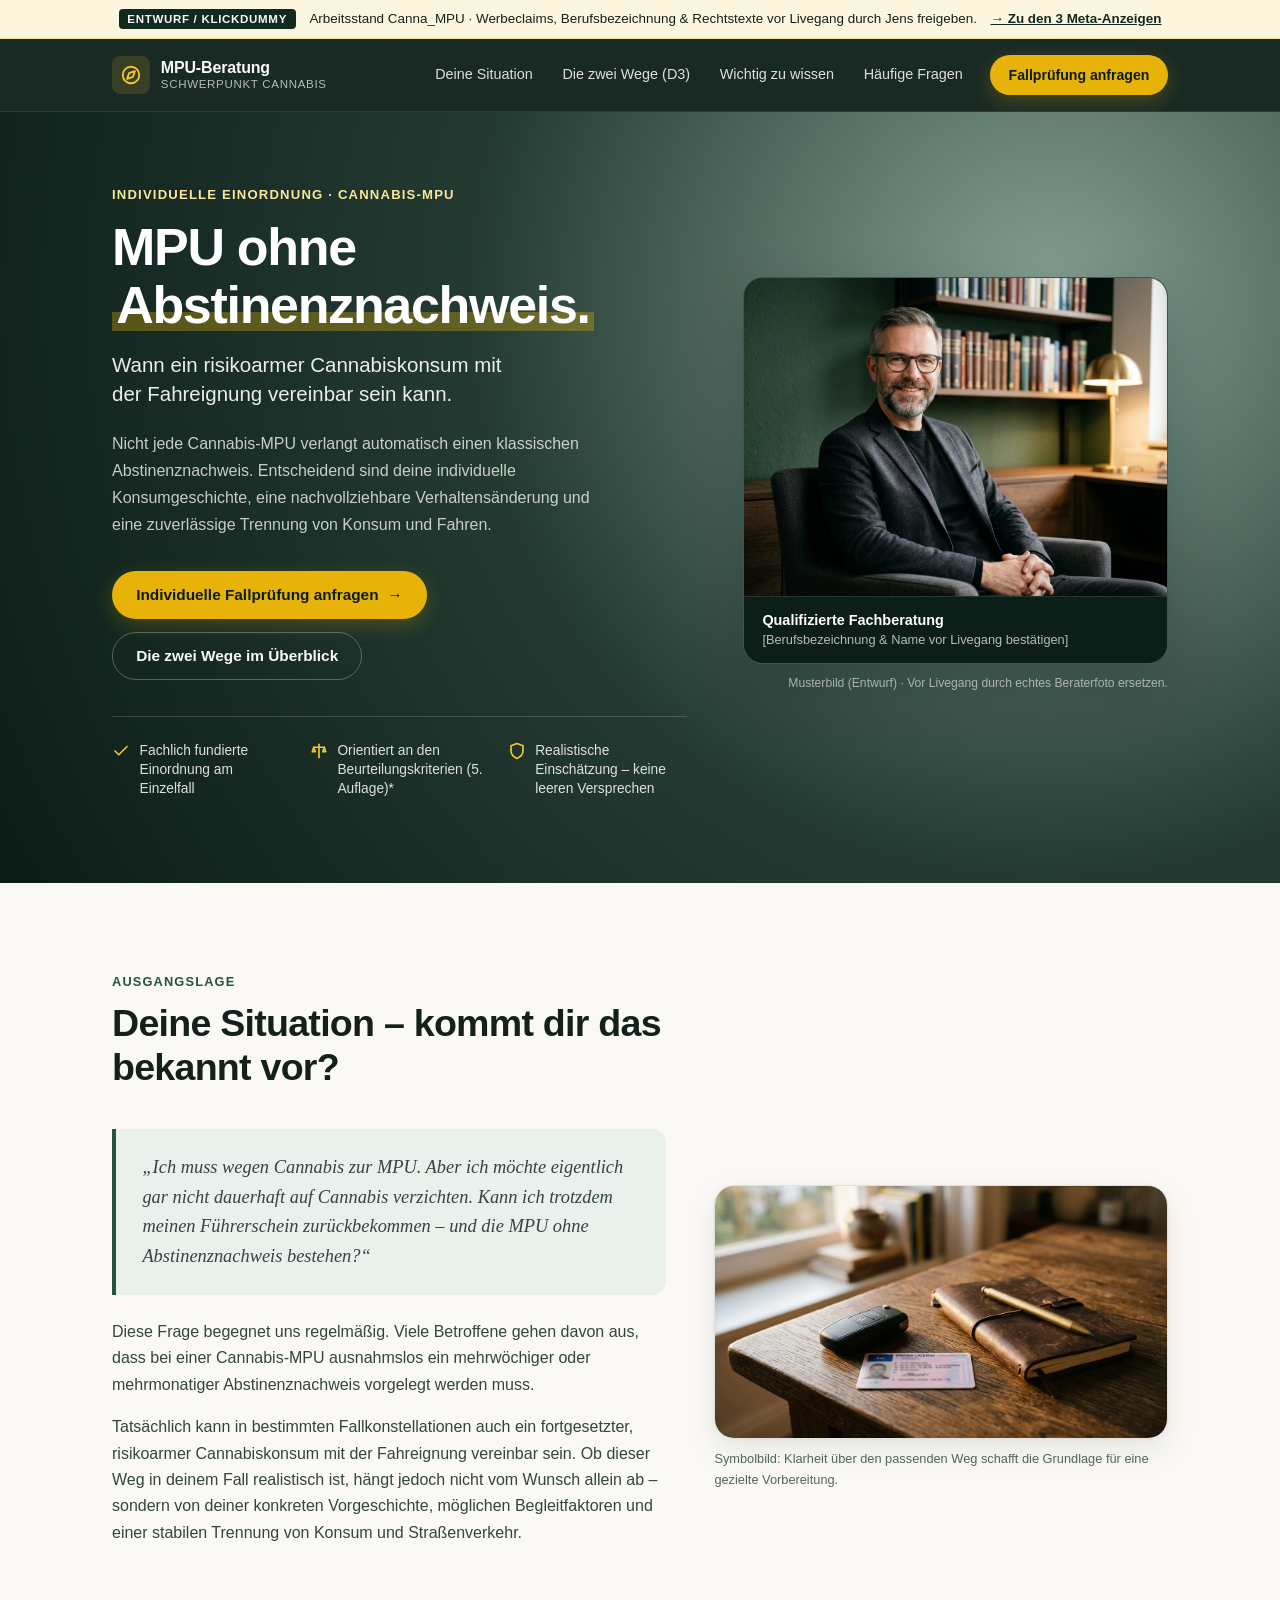
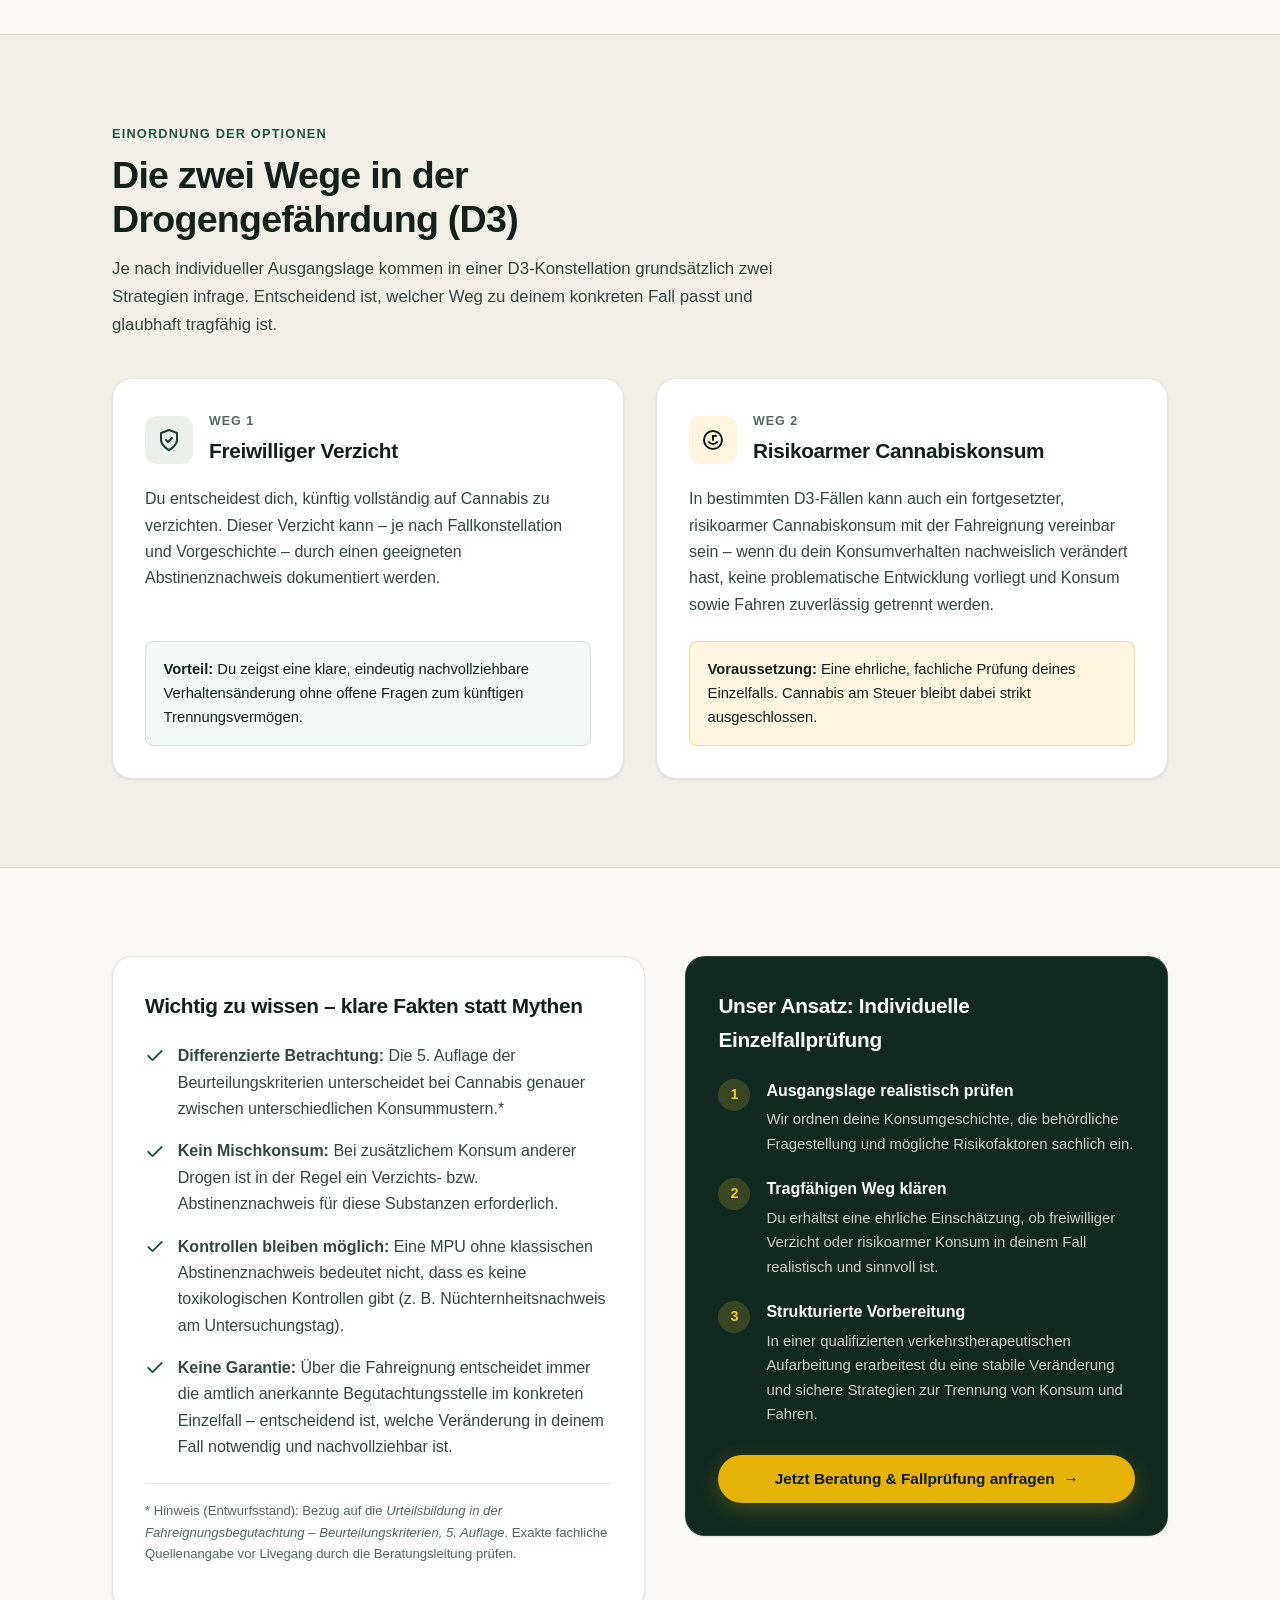
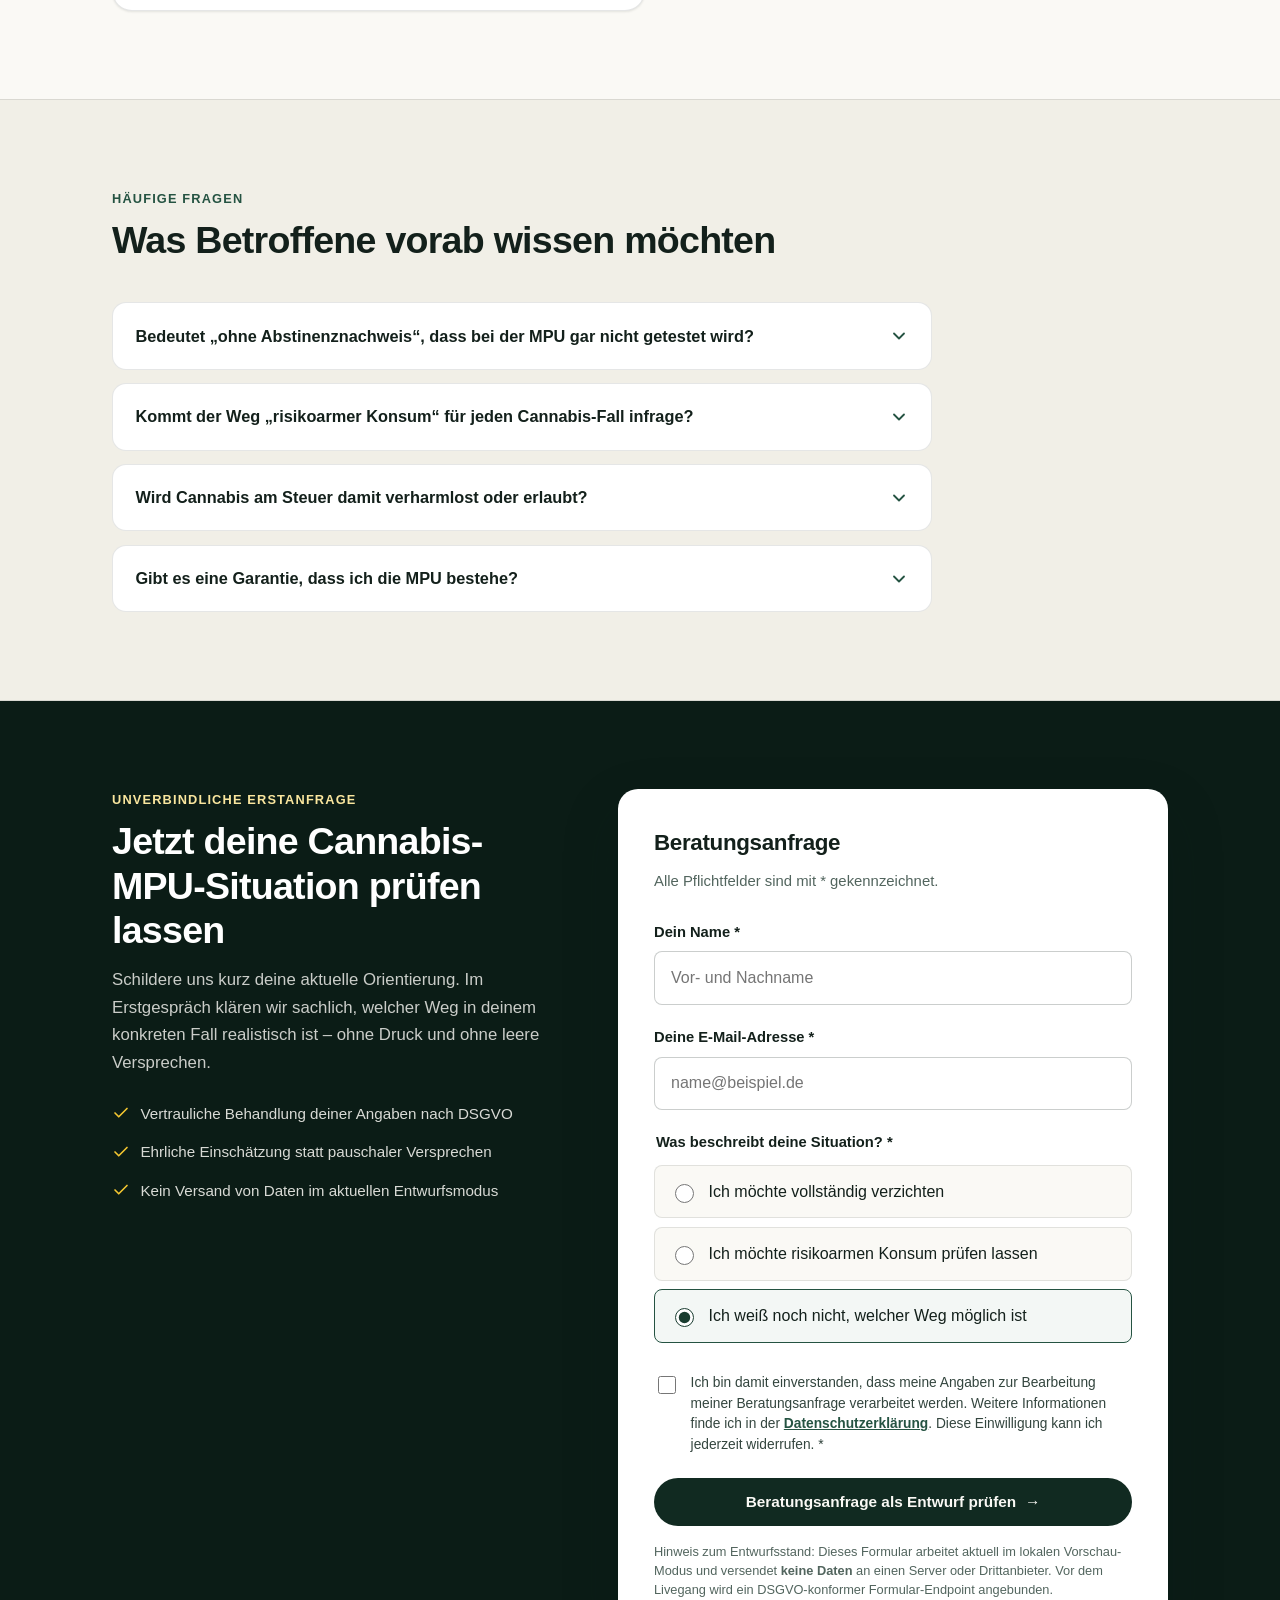
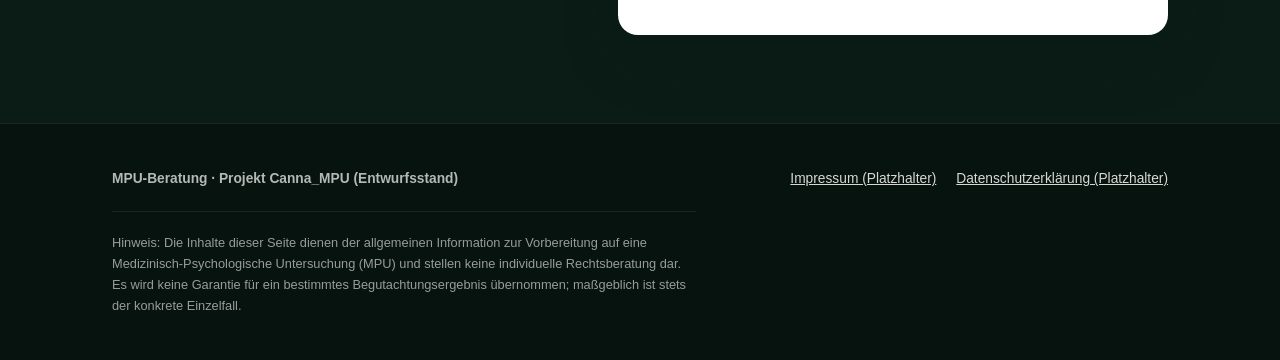
==== index.html @ 81cf7633 "Klickdummy-Vorschau für Jens (Landingpage + 3 Meta-Anzeigen, noindex)" ====
<!DOCTYPE html>
<html lang="de">
<head>
  <meta charset="UTF-8">
  <meta name="viewport" content="width=device-width, initial-scale=1.0">
  <title>Cannabis-MPU ohne Abstinenznachweis? – Individuelle Einzelfallprüfung</title>
  <meta name="description" content="Wann eine Cannabis-MPU in der Drogengefährdung (D3) unter bestimmten Voraussetzungen auch ohne klassischen Abstinenznachweis möglich sein kann. Realistische Einzelfallprüfung ohne leere Versprechen.">
  <meta name="robots" content="noindex, nofollow">
  <link rel="stylesheet" href="styles.css">
</head>
<body>
  <a href="#hauptinhalt" class="skip-link">Zum Hauptinhalt springen</a>

  <!-- ENTWURFSHINWEIS – vor Livegang nach Freigabe durch Jens entfernen -->
  <aside class="draft-banner" aria-label="Entwurfsstatus">
    <div class="container draft-banner__inner">
      <span class="draft-banner__tag">Entwurf / Klickdummy</span>
      <span>Arbeitsstand Canna_MPU · Werbeclaims, Berufsbezeichnung &amp; Rechtstexte vor Livegang durch Jens freigeben.</span>
      <a href="anzeigen.html" style="font-weight:700;text-decoration:underline;color:#112a21;">→ Zu den 3 Meta-Anzeigen</a>
    </div>
  </aside>

  <!-- HEADER -->
  <header class="site-header">
    <div class="container site-header__inner">
      <a href="#top" class="brand" aria-label="MPU-Beratung Cannabis – Startseite">
        <span class="brand__mark" aria-hidden="true">
          <svg width="22" height="22" viewBox="0 0 24 24" fill="none" stroke="currentColor" stroke-width="2" stroke-linecap="round" stroke-linejoin="round">
            <circle cx="12" cy="12" r="9"></circle>
            <polygon points="16.24 7.76 14.12 14.12 7.76 16.24 9.88 9.88 16.24 7.76"></polygon>
          </svg>
        </span>
        <span class="brand__text">
          <span class="brand__name">MPU-Beratung</span>
          <span class="brand__sub">Schwerpunkt Cannabis</span>
        </span>
      </a>

      <button
        type="button"
        class="nav-toggle"
        id="nav-toggle"
        aria-expanded="false"
        aria-controls="site-nav"
        aria-label="Menü öffnen"
      >
        <svg width="22" height="22" viewBox="0 0 24 24" fill="none" stroke="currentColor" stroke-width="2" stroke-linecap="round">
          <line x1="3" y1="6" x2="21" y2="6"></line>
          <line x1="3" y1="12" x2="21" y2="12"></line>
          <line x1="3" y1="18" x2="21" y2="18"></line>
        </svg>
      </button>

      <nav class="site-nav" id="site-nav" aria-label="Hauptnavigation">
        <a href="#situation" class="site-nav__link">Deine Situation</a>
        <a href="#zwei-wege" class="site-nav__link">Die zwei Wege (D3)</a>
        <a href="#wichtig-zu-wissen" class="site-nav__link">Wichtig zu wissen</a>
        <a href="#faq" class="site-nav__link">Häufige Fragen</a>
        <a href="#fallpruefung" class="btn btn--primary btn--sm site-nav__cta">Fallprüfung anfragen</a>
      </nav>
    </div>
  </header>

  <main id="hauptinhalt">
    <!-- HERO -->
    <section class="hero" id="top" aria-labelledby="hero-heading">
      <div class="container hero__grid">
        <div>
          <p class="hero__eyebrow">Individuelle Einordnung · Cannabis-MPU</p>
          <h1 class="hero__title" id="hero-heading">
            MPU ohne <span class="hero__highlight">Abstinenznachweis.</span>
          </h1>
          <p class="hero__subtitle">
            Wann ein risikoarmer Cannabiskonsum mit der Fahreignung vereinbar sein kann.
          </p>
          <p class="hero__lead">
            Nicht jede Cannabis-MPU verlangt automatisch einen klassischen Abstinenznachweis. Entscheidend sind deine individuelle Konsumgeschichte, eine nachvollziehbare Verhaltensänderung und eine zuverlässige Trennung von Konsum und Fahren.
          </p>

          <div class="hero__actions">
            <a href="#fallpruefung" class="btn btn--primary" id="hero-cta-primary">
              Individuelle Fallprüfung anfragen
              <span aria-hidden="true">→</span>
            </a>
            <a href="#zwei-wege" class="btn btn--ghost-light">
              Die zwei Wege im Überblick
            </a>
          </div>

          <ul class="hero__trust" aria-label="Kernmerkmale der Beratung">
            <li class="hero__trust-item">
              <svg class="hero__trust-icon" width="18" height="18" viewBox="0 0 24 24" fill="none" stroke="currentColor" stroke-width="2.2" stroke-linecap="round" stroke-linejoin="round" aria-hidden="true">
                <polyline points="20 6 9 17 4 12"></polyline>
              </svg>
              <span>Fachlich fundierte Einordnung am Einzelfall</span>
            </li>
            <li class="hero__trust-item">
              <svg class="hero__trust-icon" width="18" height="18" viewBox="0 0 24 24" fill="none" stroke="currentColor" stroke-width="2.2" stroke-linecap="round" stroke-linejoin="round" aria-hidden="true">
                <path d="M12 3v18"></path>
                <path d="M5 7h14"></path>
                <path d="M5 7l-2 6h4l-2-6z"></path>
                <path d="M19 7l-2 6h4l-2-6z"></path>
              </svg>
              <span>Orientiert an den Beurteilungskriterien (5. Auflage)*</span>
            </li>
            <li class="hero__trust-item">
              <svg class="hero__trust-icon" width="18" height="18" viewBox="0 0 24 24" fill="none" stroke="currentColor" stroke-width="2.2" stroke-linecap="round" stroke-linejoin="round" aria-hidden="true">
                <path d="M12 22s8-4 8-10V5l-8-3-8 3v7c0 6 8 10 8 10z"></path>
              </svg>
              <span>Realistische Einschätzung – keine leeren Versprechen</span>
            </li>
          </ul>
        </div>

        <figure class="hero__media">
          <div class="hero__image-frame">
            <img
              src="assets/berater-portrait.jpg"
              alt="Musterportrait eines MPU-Beraters in einem ruhigen Beratungsbüro"
              class="hero__image"
              width="1200"
              height="896"
            >
            <figcaption class="hero__caption">
              <div>
                <strong>Qualifizierte Fachberatung</strong>
                <span>[Berufsbezeichnung &amp; Name vor Livegang bestätigen]</span>
              </div>
            </figcaption>
          </div>
          <p class="hero__placeholder-note">Musterbild (Entwurf) · Vor Livegang durch echtes Beraterfoto ersetzen.</p>
        </figure>
      </div>
    </section>

    <!-- DEINE SITUATION -->
    <section class="section" id="situation" aria-labelledby="situation-heading">
      <div class="container">
        <div class="section__header">
          <p class="section__eyebrow">Ausgangslage</p>
          <h2 class="section__title" id="situation-heading">Deine Situation – kommt dir das bekannt vor?</h2>
        </div>

        <div class="situation-grid">
          <div class="situation-copy">
            <blockquote class="quote-block">
              <p class="quote-block__text">
                „Ich muss wegen Cannabis zur MPU. Aber ich möchte eigentlich gar nicht dauerhaft auf Cannabis verzichten. Kann ich trotzdem meinen Führerschein zurückbekommen – und die MPU ohne Abstinenznachweis bestehen?“
              </p>
            </blockquote>

            <p>
              Diese Frage begegnet uns regelmäßig. Viele Betroffene gehen davon aus, dass bei einer Cannabis-MPU ausnahmslos ein mehrwöchiger oder mehrmonatiger Abstinenznachweis vorgelegt werden muss.
            </p>
            <p>
              Tatsächlich kann in bestimmten Fallkonstellationen auch ein fortgesetzter, risikoarmer Cannabiskonsum mit der Fahreignung vereinbar sein. Ob dieser Weg in deinem Fall realistisch ist, hängt jedoch nicht vom Wunsch allein ab – sondern von deiner konkreten Vorgeschichte, möglichen Begleitfaktoren und einer stabilen Trennung von Konsum und Straßenverkehr.
            </p>
          </div>

          <figure class="situation-figure">
            <img
              src="assets/mobilitaet-fuehrerschein.jpg"
              alt="Autoschlüssel, symbolische Führerscheinkarte und Notizbuch auf einem Holztisch"
              class="situation-figure__img"
              width="1200"
              height="669"
              loading="lazy"
            >
            <figcaption class="situation-figure__cap">
              Symbolbild: Klarheit über den passenden Weg schafft die Grundlage für eine gezielte Vorbereitung.
            </figcaption>
          </figure>
        </div>
      </div>
    </section>

    <!-- DIE ZWEI WEGE IN DER DROGENGEFÄHRDUNG (D3) -->
    <section class="section section--tint" id="zwei-wege" aria-labelledby="wege-heading">
      <div class="container">
        <div class="section__header">
          <p class="section__eyebrow">Einordnung der Optionen</p>
          <h2 class="section__title" id="wege-heading">Die zwei Wege in der Drogengefährdung (D3)</h2>
          <p class="section__intro">
            Je nach individueller Ausgangslage kommen in einer D3-Konstellation grundsätzlich zwei Strategien infrage. Entscheidend ist, welcher Weg zu deinem konkreten Fall passt und glaubhaft tragfähig ist.
          </p>
        </div>

        <div class="paths-grid">
          <article class="path-card">
            <div class="path-card__head">
              <span class="path-card__icon" aria-hidden="true">
                <svg width="24" height="24" viewBox="0 0 24 24" fill="none" stroke="currentColor" stroke-width="2" stroke-linecap="round" stroke-linejoin="round">
                  <path d="M12 22s8-4 8-10V5l-8-3-8 3v7c0 6 8 10 8 10z"></path>
                  <polyline points="9 12 11 14 15 10"></polyline>
                </svg>
              </span>
              <div>
                <span class="path-card__step">Weg 1</span>
                <h3 class="path-card__title">Freiwilliger Verzicht</h3>
              </div>
            </div>
            <p class="path-card__body">
              Du entscheidest dich, künftig vollständig auf Cannabis zu verzichten. Dieser Verzicht kann – je nach Fallkonstellation und Vorgeschichte – durch einen geeigneten Abstinenznachweis dokumentiert werden.
            </p>
            <div class="path-card__note">
              <strong>Vorteil:</strong> Du zeigst eine klare, eindeutig nachvollziehbare Verhaltensänderung ohne offene Fragen zum künftigen Trennungsvermögen.
            </div>
          </article>

          <article class="path-card path-card--alt">
            <div class="path-card__head">
              <span class="path-card__icon" aria-hidden="true">
                <svg width="24" height="24" viewBox="0 0 24 24" fill="none" stroke="currentColor" stroke-width="2" stroke-linecap="round" stroke-linejoin="round">
                  <circle cx="12" cy="12" r="9"></circle>
                  <path d="M8 14s1.5 2 4 2 4-2 4-2"></path>
                  <line x1="12" y1="8" x2="12" y2="12"></line>
                  <line x1="12" y1="8" x2="15" y2="8"></line>
                </svg>
              </span>
              <div>
                <span class="path-card__step">Weg 2</span>
                <h3 class="path-card__title">Risikoarmer Cannabiskonsum</h3>
              </div>
            </div>
            <p class="path-card__body">
              In bestimmten D3-Fällen kann auch ein fortgesetzter, risikoarmer Cannabiskonsum mit der Fahreignung vereinbar sein – wenn du dein Konsumverhalten nachweislich verändert hast, keine problematische Entwicklung vorliegt und Konsum sowie Fahren zuverlässig getrennt werden.
            </p>
            <div class="path-card__note">
              <strong>Voraussetzung:</strong> Eine ehrliche, fachliche Prüfung deines Einzelfalls. Cannabis am Steuer bleibt dabei strikt ausgeschlossen.
            </div>
          </article>
        </div>
      </div>
    </section>

    <!-- WICHTIG ZU WISSEN & UNSER ANSATZ -->
    <section class="section" id="wichtig-zu-wissen" aria-labelledby="wissen-heading">
      <div class="container info-grid">
        <div class="panel">
          <h2 class="panel__title" id="wissen-heading">Wichtig zu wissen – klare Fakten statt Mythen</h2>
          <ul class="fact-list">
            <li class="fact-list__item">
              <svg class="fact-list__icon" width="20" height="20" viewBox="0 0 24 24" fill="none" stroke="currentColor" stroke-width="2.2" stroke-linecap="round" stroke-linejoin="round" aria-hidden="true">
                <polyline points="20 6 9 17 4 12"></polyline>
              </svg>
              <span><strong>Differenzierte Betrachtung:</strong> Die 5. Auflage der Beurteilungskriterien unterscheidet bei Cannabis genauer zwischen unterschiedlichen Konsummustern.*</span>
            </li>
            <li class="fact-list__item">
              <svg class="fact-list__icon" width="20" height="20" viewBox="0 0 24 24" fill="none" stroke="currentColor" stroke-width="2.2" stroke-linecap="round" stroke-linejoin="round" aria-hidden="true">
                <polyline points="20 6 9 17 4 12"></polyline>
              </svg>
              <span><strong>Kein Mischkonsum:</strong> Bei zusätzlichem Konsum anderer Drogen ist in der Regel ein Verzichts- bzw. Abstinenznachweis für diese Substanzen erforderlich.</span>
            </li>
            <li class="fact-list__item">
              <svg class="fact-list__icon" width="20" height="20" viewBox="0 0 24 24" fill="none" stroke="currentColor" stroke-width="2.2" stroke-linecap="round" stroke-linejoin="round" aria-hidden="true">
                <polyline points="20 6 9 17 4 12"></polyline>
              </svg>
              <span><strong>Kontrollen bleiben möglich:</strong> Eine MPU ohne klassischen Abstinenznachweis bedeutet nicht, dass es keine toxikologischen Kontrollen gibt (z. B. Nüchternheitsnachweis am Untersuchungstag).</span>
            </li>
            <li class="fact-list__item">
              <svg class="fact-list__icon" width="20" height="20" viewBox="0 0 24 24" fill="none" stroke="currentColor" stroke-width="2.2" stroke-linecap="round" stroke-linejoin="round" aria-hidden="true">
                <polyline points="20 6 9 17 4 12"></polyline>
              </svg>
              <span><strong>Keine Garantie:</strong> Über die Fahreignung entscheidet immer die amtlich anerkannte Begutachtungsstelle im konkreten Einzelfall – entscheidend ist, welche Veränderung in deinem Fall notwendig und nachvollziehbar ist.</span>
            </li>
          </ul>
          <p class="fact-list__source">
            * Hinweis (Entwurfsstand): Bezug auf die <em>Urteilsbildung in der Fahreignungsbegutachtung – Beurteilungskriterien, 5. Auflage</em>. Exakte fachliche Quellenangabe vor Livegang durch die Beratungsleitung prüfen.
          </p>
        </div>

        <div class="panel panel--accent">
          <h2 class="panel__title">Unser Ansatz: Individuelle Einzelfallprüfung</h2>
          <ol class="steps-list">
            <li class="steps-list__item">
              <span class="steps-list__num" aria-hidden="true">1</span>
              <div>
                <h3>Ausgangslage realistisch prüfen</h3>
                <p>Wir ordnen deine Konsumgeschichte, die behördliche Fragestellung und mögliche Risikofaktoren sachlich ein.</p>
              </div>
            </li>
            <li class="steps-list__item">
              <span class="steps-list__num" aria-hidden="true">2</span>
              <div>
                <h3>Tragfähigen Weg klären</h3>
                <p>Du erhältst eine ehrliche Einschätzung, ob freiwilliger Verzicht oder risikoarmer Konsum in deinem Fall realistisch und sinnvoll ist.</p>
              </div>
            </li>
            <li class="steps-list__item">
              <span class="steps-list__num" aria-hidden="true">3</span>
              <div>
                <h3>Strukturierte Vorbereitung</h3>
                <p>In einer qualifizierten verkehrstherapeutischen Aufarbeitung erarbeitest du eine stabile Veränderung und sichere Strategien zur Trennung von Konsum und Fahren.</p>
              </div>
            </li>
          </ol>

          <a href="#fallpruefung" class="btn btn--primary btn--block">
            Jetzt Beratung &amp; Fallprüfung anfragen
            <span aria-hidden="true">→</span>
          </a>
        </div>
      </div>
    </section>

    <!-- FAQ -->
    <section class="section section--tint" id="faq" aria-labelledby="faq-heading">
      <div class="container">
        <div class="section__header">
          <p class="section__eyebrow">Häufige Fragen</p>
          <h2 class="section__title" id="faq-heading">Was Betroffene vorab wissen möchten</h2>
        </div>

        <div class="faq-list" data-accordion>
          <div class="faq-item">
            <button type="button" class="faq-item__trigger" aria-expanded="false" aria-controls="faq-panel-1" id="faq-btn-1">
              <span>Bedeutet „ohne Abstinenznachweis“, dass bei der MPU gar nicht getestet wird?</span>
              <svg class="faq-item__chevron" width="20" height="20" viewBox="0 0 24 24" fill="none" stroke="currentColor" stroke-width="2.2" stroke-linecap="round" stroke-linejoin="round" aria-hidden="true">
                <polyline points="6 9 12 15 18 9"></polyline>
              </svg>
            </button>
            <div class="faq-item__panel" id="faq-panel-1" role="region" aria-labelledby="faq-btn-1" hidden>
              <p>Nein. Auch wenn kein klassisches Abstinenzkontrollprogramm über mehrere Monate vorgelegt wird, sind toxikologische Kontrollen – insbesondere ein Nüchternheitsnachweis am Untersuchungstag – möglich und üblich.</p>
            </div>
          </div>

          <div class="faq-item">
            <button type="button" class="faq-item__trigger" aria-expanded="false" aria-controls="faq-panel-2" id="faq-btn-2">
              <span>Kommt der Weg „risikoarmer Konsum“ für jeden Cannabis-Fall infrage?</span>
              <svg class="faq-item__chevron" width="20" height="20" viewBox="0 0 24 24" fill="none" stroke="currentColor" stroke-width="2.2" stroke-linecap="round" stroke-linejoin="round" aria-hidden="true">
                <polyline points="6 9 12 15 18 9"></polyline>
              </svg>
            </button>
            <div class="faq-item__panel" id="faq-panel-2" role="region" aria-labelledby="faq-btn-2" hidden>
              <p>Nein. Dieser Weg kommt nur in bestimmten Konstellationen der Drogengefährdung (D3) in Betracht – etwa wenn keine Abhängigkeit oder fortgeschrittene Drogenproblematik vorliegt, kein Mischkonsum mit anderen Drogen stattfindet und eine nachvollziehbare Veränderung des Konsumverhaltens gegeben ist. Deshalb steht am Anfang immer die individuelle Einzelfallprüfung.</p>
            </div>
          </div>

          <div class="faq-item">
            <button type="button" class="faq-item__trigger" aria-expanded="false" aria-controls="faq-panel-3" id="faq-btn-3">
              <span>Wird Cannabis am Steuer damit verharmlost oder erlaubt?</span>
              <svg class="faq-item__chevron" width="20" height="20" viewBox="0 0 24 24" fill="none" stroke="currentColor" stroke-width="2.2" stroke-linecap="round" stroke-linejoin="round" aria-hidden="true">
                <polyline points="6 9 12 15 18 9"></polyline>
              </svg>
            </button>
            <div class="faq-item__panel" id="faq-panel-3" role="region" aria-labelledby="faq-btn-3" hidden>
              <p>Ausdrücklich nein. Fahren unter Cannabiseinfluss gefährdet die Verkehrssicherheit. Voraussetzung für eine positive Fahreignungsprognose ist immer eine strikte, zuverlässige Trennung von Konsum und Fahren.</p>
            </div>
          </div>

          <div class="faq-item">
            <button type="button" class="faq-item__trigger" aria-expanded="false" aria-controls="faq-panel-4" id="faq-btn-4">
              <span>Gibt es eine Garantie, dass ich die MPU bestehe?</span>
              <svg class="faq-item__chevron" width="20" height="20" viewBox="0 0 24 24" fill="none" stroke="currentColor" stroke-width="2.2" stroke-linecap="round" stroke-linejoin="round" aria-hidden="true">
                <polyline points="6 9 12 15 18 9"></polyline>
              </svg>
            </button>
            <div class="faq-item__panel" id="faq-panel-4" role="region" aria-labelledby="faq-btn-4" hidden>
              <p>Nein. Eine seriöse Beratung verspricht niemals ein garantiertes Ergebnis. Wir helfen dir, deine Voraussetzungen realistisch einzuschätzen und dich fachlich fundiert auf die Begutachtung vorzubereiten.</p>
            </div>
          </div>
        </div>
      </div>
    </section>

    <!-- LEAD-FORMULAR -->
    <section class="section section--dark" id="fallpruefung" aria-labelledby="form-section-heading">
      <div class="container form-layout">
        <div>
          <p class="section__eyebrow">Unverbindliche Erstanfrage</p>
          <h2 class="section__title" id="form-section-heading">Jetzt deine Cannabis-MPU-Situation prüfen lassen</h2>
          <p class="section__intro">
            Schildere uns kurz deine aktuelle Orientierung. Im Erstgespräch klären wir sachlich, welcher Weg in deinem konkreten Fall realistisch ist – ohne Druck und ohne leere Versprechen.
          </p>

          <ul class="form-aside__list">
            <li>
              <svg width="18" height="18" viewBox="0 0 24 24" fill="none" stroke="currentColor" stroke-width="2.2" stroke-linecap="round" stroke-linejoin="round" aria-hidden="true">
                <polyline points="20 6 9 17 4 12"></polyline>
              </svg>
              <span>Vertrauliche Behandlung deiner Angaben nach DSGVO</span>
            </li>
            <li>
              <svg width="18" height="18" viewBox="0 0 24 24" fill="none" stroke="currentColor" stroke-width="2.2" stroke-linecap="round" stroke-linejoin="round" aria-hidden="true">
                <polyline points="20 6 9 17 4 12"></polyline>
              </svg>
              <span>Ehrliche Einschätzung statt pauschaler Versprechen</span>
            </li>
            <li>
              <svg width="18" height="18" viewBox="0 0 24 24" fill="none" stroke="currentColor" stroke-width="2.2" stroke-linecap="round" stroke-linejoin="round" aria-hidden="true">
                <polyline points="20 6 9 17 4 12"></polyline>
              </svg>
              <span>Kein Versand von Daten im aktuellen Entwurfsmodus</span>
            </li>
          </ul>
        </div>

        <div class="lead-card">
          <h3 class="lead-card__title">Beratungsanfrage</h3>
          <p class="lead-card__sub">Alle Pflichtfelder sind mit * gekennzeichnet.</p>

          <form id="lead-form" novalidate>
            <div class="form-error" id="form-error" role="alert" hidden></div>

            <div class="form-group">
              <label for="lead-name" class="form-label">Dein Name *</label>
              <input
                type="text"
                id="lead-name"
                name="name"
                class="form-input"
                placeholder="Vor- und Nachname"
                autocomplete="name"
                required
              >
            </div>

            <div class="form-group">
              <label for="lead-email" class="form-label">Deine E-Mail-Adresse *</label>
              <input
                type="email"
                id="lead-email"
                name="email"
                class="form-input"
                placeholder="name@beispiel.de"
                autocomplete="email"
                required
              >
            </div>

            <fieldset class="radio-fieldset">
              <legend>Was beschreibt deine Situation? *</legend>

              <label class="radio-option">
                <input type="radio" name="situation" value="Ich möchte vollständig verzichten">
                <span>Ich möchte vollständig verzichten</span>
              </label>

              <label class="radio-option">
                <input type="radio" name="situation" value="Ich möchte risikoarmen Konsum prüfen lassen">
                <span>Ich möchte risikoarmen Konsum prüfen lassen</span>
              </label>

              <label class="radio-option">
                <input type="radio" name="situation" value="Ich weiß noch nicht, welcher Weg möglich ist" checked>
                <span>Ich weiß noch nicht, welcher Weg möglich ist</span>
              </label>
            </fieldset>

            <label class="checkbox-group">
              <input type="checkbox" id="lead-consent" name="consent" required>
              <span>
                Ich bin damit einverstanden, dass meine Angaben zur Bearbeitung meiner Beratungsanfrage verarbeitet werden. Weitere Informationen finde ich in der
                <button type="button" data-open-dialog="dialog-datenschutz">Datenschutzerklärung</button>.
                Diese Einwilligung kann ich jederzeit widerrufen. *
              </span>
            </label>

            <button type="submit" class="btn btn--dark btn--block" id="lead-submit">
              Beratungsanfrage als Entwurf prüfen
              <span aria-hidden="true">→</span>
            </button>

            <p class="form-disclaimer">
              Hinweis zum Entwurfsstand: Dieses Formular arbeitet aktuell im lokalen Vorschau-Modus und versendet <strong>keine Daten</strong> an einen Server oder Drittanbieter. Vor dem Livegang wird ein DSGVO-konformer Formular-Endpoint angebunden.
            </p>

            <div class="form-result" id="form-result" aria-live="polite" hidden>
              <p class="form-result__title">Anfrageentwurf lokal geprüft (nicht versendet)</p>
              <p>Deine Eingaben sind vollständig. Im aktuellen Entwurfsstand werden keine personenbezogenen Daten übertragen.</p>
              <pre class="form-result__summary" id="form-result-summary"></pre>
            </div>
          </form>
        </div>
      </div>
    </section>
  </main>

  <!-- FOOTER -->
  <footer class="site-footer">
    <div class="container">
      <div class="site-footer__grid">
        <div>
          <strong>MPU-Beratung · Projekt Canna_MPU (Entwurfsstand)</strong>
        </div>
        <div class="site-footer__links">
          <button type="button" class="site-footer__btn" data-open-dialog="dialog-impressum">Impressum (Platzhalter)</button>
          <button type="button" class="site-footer__btn" data-open-dialog="dialog-datenschutz">Datenschutzerklärung (Platzhalter)</button>
        </div>
      </div>
      <p class="site-footer__legal-note">
        Hinweis: Die Inhalte dieser Seite dienen der allgemeinen Information zur Vorbereitung auf eine Medizinisch-Psychologische Untersuchung (MPU) und stellen keine individuelle Rechtsberatung dar. Es wird keine Garantie für ein bestimmtes Begutachtungsergebnis übernommen; maßgeblich ist stets der konkrete Einzelfall.
      </p>
    </div>
  </footer>

  <!-- RECHTLICHE PLATZHALTER-MODALS (vor Livegang mit echten Angaben ersetzen) -->
  <dialog id="dialog-impressum" class="legal-dialog" aria-labelledby="impressum-title">
    <div class="legal-dialog__inner">
      <div class="legal-dialog__head">
        <h2 id="impressum-title">Impressum</h2>
        <button type="button" class="legal-dialog__close" data-close-dialog>Schließen</button>
      </div>
      <span class="legal-dialog__badge">PLATZHALTER – VOR LIVEGANG ERGÄNZEN</span>
      <p><strong>Angaben gemäß § 5 DDG:</strong><br>
      [Firmenname / Name des Anbieters]<br>
      [Straße Hausnummer]<br>
      [PLZ Ort]</p>
      <p><strong>Kontakt:</strong><br>
      E-Mail: [kontakt@domain-platzhalter.de]<br>
      Telefon: [Telefonnummer ergänzen]</p>
      <p><strong>Berufsbezeichnung / Aufsicht (falls zutreffend):</strong><br>
      [Vor Livegang rechtssicher prüfen und ergänzen]</p>
    </div>
  </dialog>

  <dialog id="dialog-datenschutz" class="legal-dialog" aria-labelledby="datenschutz-title">
    <div class="legal-dialog__inner">
      <div class="legal-dialog__head">
        <h2 id="datenschutz-title">Datenschutzerklärung</h2>
        <button type="button" class="legal-dialog__close" data-close-dialog>Schließen</button>
      </div>
      <span class="legal-dialog__badge">PLATZHALTER – VOR LIVEGANG ERGÄNZEN</span>
      <p><strong>Verantwortlicher im Sinne der DSGVO:</strong><br>
      [Name / Unternehmen, Anschrift, E-Mail-Adresse des Verantwortlichen vor Livegang eintragen]</p>
      <p><strong>Kontakt- / Leadformular:</strong><br>
      Im aktuellen Entwurfsstand überträgt das Formular keine Daten an externe Server. Vor dem produktiven Einsatz sind hier Rechtsgrundlage (Art. 6 Abs. 1 lit. a / lit. b DSGVO), Speicherdauer, Auftragsverarbeiter (Hosting/CRM), Betroffenenrechte sowie ggf. ein Einwilligungsmanagement für Meta-Kampagnen-Tracking vollständig zu ergänzen.</p>
      <p><strong>Externe Schriftarten &amp; Tracker:</strong><br>
      Diese Seite lädt im Entwurfsstand keine externen Schriftarten (z. B. Google Fonts) und setzt keine Tracking-Skripte oder Cookies ein.</p>
    </div>
  </dialog>

  <script src="script.js" defer></script>
</body>
</html>
---- styles.css ----
/* ==========================================================================
   Canna_MPU – Landingpage Stylesheet
   Design-System: Tiefes Tannengrün, Warmes Papierweiß, Signal-Gold
   DSGVO-konform: 0 externe Font- oder CDN-Requests (rein lokale Font-Stacks)
   ========================================================================== */

:root {
  /* Farben – Forest & Sage */
  --forest-950: #0b1c16;
  --forest-900: #112a21;
  --forest-800: #1a3d30;
  --forest-700: #255342;
  --sage-200: #d4e2da;
  --sage-100: #eaf1ed;
  --sage-50: #f3f7f5;

  /* Farben – Warm Paper & Ink */
  --paper-100: #f1efe7;
  --paper-50: #faf9f5;
  --surface: #ffffff;
  --ink-900: #13201b;
  --ink-700: #33453e;
  --ink-500: #52655e;
  --border-subtle: rgba(19, 32, 27, 0.11);
  --border-strong: rgba(19, 32, 27, 0.22);

  /* Farben – Akzent Gold (hoher Kontrast zu --forest-950) */
  --gold-500: #e8b308;
  --gold-400: #f4c631;
  --gold-200: #fae69e;
  --gold-100: #fcf6de;

  /* Statusfarben */
  --danger-700: #9f1d22;
  --danger-100: #fdeeee;
  --success-700: #16593c;
  --success-100: #e7f5ee;

  /* Typografie (rein system-nativ, DSGVO-sicher) */
  --font-sans: "Inter", -apple-system, BlinkMacSystemFont, "Segoe UI", Roboto,
    "Helvetica Neue", Arial, sans-serif;
  --font-serif: Georgia, "Times New Roman", serif;

  /* Layout & Radien */
  --container-max: 1120px;
  --radius-sm: 8px;
  --radius-md: 14px;
  --radius-lg: 20px;
  --radius-pill: 999px;

  /* Schatten */
  --shadow-sm: 0 1px 3px rgba(11, 28, 22, 0.06), 0 1px 2px rgba(11, 28, 22, 0.04);
  --shadow-md: 0 12px 32px rgba(11, 28, 22, 0.08), 0 2px 6px rgba(11, 28, 22, 0.04);
  --shadow-lg: 0 24px 56px rgba(11, 28, 22, 0.22);

  /* Übergänge */
  --ease: cubic-bezier(0.22, 1, 0.36, 1);
}

/* Reset & Basis */
*,
*::before,
*::after {
  box-sizing: border-box;
}

html {
  scroll-behavior: smooth;
  -webkit-text-size-adjust: 100%;
}

@media (prefers-reduced-motion: reduce) {
  html {
    scroll-behavior: auto;
  }
  *,
  *::before,
  *::after {
    animation-duration: 0.01ms !important;
    transition-duration: 0.01ms !important;
  }
}

body {
  margin: 0;
  font-family: var(--font-sans);
  font-size: 1rem;
  line-height: 1.65;
  color: var(--ink-900);
  background-color: var(--paper-50);
  -webkit-font-smoothing: antialiased;
}

img {
  display: block;
  max-width: 100%;
  height: auto;
}

a {
  color: inherit;
}

button,
input,
textarea {
  font: inherit;
}

:focus-visible {
  outline: 3px solid var(--gold-500);
  outline-offset: 3px;
}

/* Skip-Link für Tastaturnavigation */
.skip-link {
  position: absolute;
  left: -9999px;
  top: 0;
  z-index: 1000;
  padding: 0.75rem 1.25rem;
  background: var(--gold-400);
  color: var(--forest-950);
  font-weight: 700;
  text-decoration: none;
  border-radius: 0 0 var(--radius-sm) 0;
}

.skip-link:focus {
  left: 0;
}

/* Container */
.container {
  width: 100%;
  max-width: var(--container-max);
  margin: 0 auto;
  padding: 0 1.25rem;
}

@media (min-width: 768px) {
  .container {
    padding: 0 2rem;
  }
}

/* ==========================================================================
   Entwurfs-Hinweis-Leiste (vor Livegang entfernen)
   ========================================================================== */
.draft-banner {
  background-color: var(--gold-100);
  color: var(--ink-900);
  border-bottom: 1px solid rgba(232, 179, 8, 0.35);
  font-size: 0.84rem;
  line-height: 1.45;
  padding: 0.55rem 0;
}

.draft-banner__inner {
  display: flex;
  flex-wrap: wrap;
  align-items: center;
  justify-content: center;
  gap: 0.5rem 0.85rem;
  text-align: center;
}

.draft-banner__tag {
  display: inline-block;
  padding: 0.12rem 0.55rem;
  border-radius: 4px;
  background-color: var(--forest-900);
  color: var(--paper-50);
  font-size: 0.72rem;
  font-weight: 700;
  letter-spacing: 0.06em;
  text-transform: uppercase;
}

/* ==========================================================================
   Header & Navigation
   ========================================================================== */
.site-header {
  position: sticky;
  top: 0;
  z-index: 50;
  background-color: rgba(11, 28, 22, 0.94);
  backdrop-filter: blur(10px);
  border-bottom: 1px solid rgba(255, 255, 255, 0.08);
  color: var(--paper-50);
}

.site-header__inner {
  display: flex;
  align-items: center;
  justify-content: space-between;
  gap: 1rem;
  min-height: 4.5rem;
}

.brand {
  display: inline-flex;
  align-items: center;
  gap: 0.7rem;
  text-decoration: none;
  color: var(--paper-50);
}

.brand__mark {
  display: inline-flex;
  align-items: center;
  justify-content: center;
  width: 2.35rem;
  height: 2.35rem;
  border-radius: var(--radius-sm);
  background: rgba(244, 198, 49, 0.14);
  color: var(--gold-400);
  flex-shrink: 0;
}

.brand__text {
  display: flex;
  flex-direction: column;
  line-height: 1.15;
}

.brand__name {
  font-size: 1rem;
  font-weight: 700;
  letter-spacing: -0.01em;
}

.brand__sub {
  font-size: 0.72rem;
  letter-spacing: 0.06em;
  text-transform: uppercase;
  color: rgba(250, 249, 245, 0.7);
}

.nav-toggle {
  display: inline-flex;
  align-items: center;
  justify-content: center;
  width: 2.75rem;
  height: 2.75rem;
  background: rgba(255, 255, 255, 0.08);
  border: 1px solid rgba(255, 255, 255, 0.16);
  border-radius: var(--radius-sm);
  color: var(--paper-50);
  cursor: pointer;
}

.site-nav {
  display: none;
  position: absolute;
  top: 100%;
  left: 0;
  right: 0;
  background-color: var(--forest-950);
  border-bottom: 1px solid rgba(255, 255, 255, 0.12);
  padding: 1.25rem 1.25rem 1.5rem;
  flex-direction: column;
  gap: 0.35rem;
}

.site-nav.is-open {
  display: flex;
}

.site-nav__link {
  display: block;
  padding: 0.65rem 0.75rem;
  font-size: 0.95rem;
  font-weight: 500;
  color: rgba(250, 249, 245, 0.88);
  text-decoration: none;
  border-radius: var(--radius-sm);
  transition: background-color 0.2s var(--ease), color 0.2s var(--ease);
}

.site-nav__link:hover {
  background-color: rgba(255, 255, 255, 0.08);
  color: #ffffff;
}

.site-nav__cta {
  margin-top: 0.5rem;
}

@media (min-width: 900px) {
  .nav-toggle {
    display: none;
  }

  .site-nav {
    display: flex;
    position: static;
    flex-direction: row;
    align-items: center;
    background: transparent;
    border: 0;
    padding: 0;
    gap: 0.25rem;
  }

  .site-nav__link {
    padding: 0.5rem 0.8rem;
    font-size: 0.9rem;
  }

  .site-nav__cta {
    margin-top: 0;
    margin-left: 0.65rem;
  }
}

/* ==========================================================================
   Buttons
   ========================================================================== */
.btn {
  display: inline-flex;
  align-items: center;
  justify-content: center;
  gap: 0.55rem;
  padding: 0.85rem 1.45rem;
  border-radius: var(--radius-pill);
  font-weight: 700;
  font-size: 0.96rem;
  line-height: 1.2;
  text-decoration: none;
  border: 1.5px solid transparent;
  cursor: pointer;
  transition: transform 0.18s var(--ease), background-color 0.18s var(--ease),
    box-shadow 0.18s var(--ease), border-color 0.18s var(--ease);
  min-height: 46px;
}

.btn--primary {
  background-color: var(--gold-500);
  color: var(--forest-950);
  box-shadow: 0 6px 20px rgba(232, 179, 8, 0.24);
}

.btn--primary:hover {
  background-color: var(--gold-400);
  transform: translateY(-1px);
  box-shadow: 0 10px 26px rgba(232, 179, 8, 0.32);
}

.btn--primary:active {
  transform: translateY(0);
}

.btn--ghost-light {
  background-color: transparent;
  color: var(--paper-50);
  border-color: rgba(250, 249, 245, 0.28);
}

.btn--ghost-light:hover {
  background-color: rgba(255, 255, 255, 0.08);
  border-color: rgba(250, 249, 245, 0.55);
}

.btn--dark {
  background-color: var(--forest-900);
  color: var(--paper-50);
}

.btn--dark:hover {
  background-color: var(--forest-800);
  transform: translateY(-1px);
}

.btn--sm {
  padding: 0.6rem 1.1rem;
  font-size: 0.88rem;
  min-height: 40px;
}

.btn--block {
  width: 100%;
}

/* ==========================================================================
   Hero-Sektion
   ========================================================================== */
.hero {
  background: radial-gradient(
      circle at 82% 24%,
      rgba(37, 83, 66, 0.55) 0%,
      rgba(17, 42, 33, 0.92) 48%,
      var(--forest-950) 100%
    );
  color: var(--paper-50);
  padding: 3.25rem 0 4rem;
  position: relative;
  overflow: hidden;
}

@media (min-width: 900px) {
  .hero {
    padding: 4.5rem 0 5.25rem;
  }
}

.hero__grid {
  display: grid;
  grid-template-columns: 1fr;
  gap: 2.5rem;
  align-items: center;
}

@media (min-width: 900px) {
  .hero__grid {
    grid-template-columns: 1.15fr 0.85fr;
    gap: 3.5rem;
  }
}

.hero__eyebrow {
  margin: 0 0 0.85rem;
  font-size: 0.82rem;
  font-weight: 700;
  letter-spacing: 0.09em;
  text-transform: uppercase;
  color: var(--gold-200);
}

.hero__title {
  margin: 0 0 1rem;
  font-size: clamp(2.1rem, 4.6vw, 3.25rem);
  font-weight: 800;
  line-height: 1.1;
  letter-spacing: -0.025em;
  color: #ffffff;
}

.hero__highlight {
  display: inline;
  background: linear-gradient(
    180deg,
    transparent 62%,
    rgba(232, 179, 8, 0.32) 62%,
    rgba(232, 179, 8, 0.32) 94%,
    transparent 94%
  );
  padding: 0 0.08em;
}

.hero__subtitle {
  margin: 0 0 1.4rem;
  font-size: clamp(1.1rem, 2vw, 1.28rem);
  font-weight: 500;
  line-height: 1.45;
  color: rgba(250, 249, 245, 0.94);
  max-width: 36ch;
}

.hero__lead {
  margin: 0 0 2rem;
  font-size: 1rem;
  line-height: 1.68;
  color: rgba(250, 249, 245, 0.78);
  max-width: 54ch;
}

.hero__actions {
  display: flex;
  flex-wrap: wrap;
  gap: 0.85rem;
  margin-bottom: 2.25rem;
}

.hero__trust {
  display: grid;
  grid-template-columns: 1fr;
  gap: 0.85rem;
  padding-top: 1.5rem;
  border-top: 1px solid rgba(255, 255, 255, 0.14);
  list-style: none;
  margin: 0;
  padding-left: 0;
}

@media (min-width: 600px) {
  .hero__trust {
    grid-template-columns: repeat(3, 1fr);
    gap: 1.15rem;
  }
}

.hero__trust-item {
  display: flex;
  align-items: flex-start;
  gap: 0.6rem;
  font-size: 0.86rem;
  line-height: 1.4;
  color: rgba(250, 249, 245, 0.88);
}

.hero__trust-icon {
  color: var(--gold-400);
  flex-shrink: 0;
  margin-top: 0.1rem;
}

/* Hero Visual Card */
.hero__media {
  margin: 0;
  position: relative;
}

.hero__image-frame {
  border-radius: var(--radius-lg);
  overflow: hidden;
  background-color: var(--forest-800);
  box-shadow: var(--shadow-lg);
  border: 1px solid rgba(255, 255, 255, 0.14);
}

.hero__image {
  width: 100%;
  aspect-ratio: 4 / 3;
  object-fit: cover;
  object-position: center 20%;
}

.hero__caption {
  display: flex;
  align-items: center;
  justify-content: space-between;
  gap: 0.75rem;
  padding: 0.9rem 1.15rem;
  background: rgba(11, 28, 22, 0.92);
  border-top: 1px solid rgba(255, 255, 255, 0.1);
  font-size: 0.85rem;
  line-height: 1.35;
}

.hero__caption strong {
  display: block;
  color: #ffffff;
  font-size: 0.9rem;
}

.hero__caption span {
  color: rgba(250, 249, 245, 0.72);
  font-size: 0.8rem;
}

.hero__placeholder-note {
  margin-top: 0.55rem;
  font-size: 0.76rem;
  color: rgba(250, 249, 245, 0.6);
  text-align: right;
}

/* ==========================================================================
   Allgemeine Sektionen
   ========================================================================== */
.section {
  padding: 4rem 0;
}

@media (min-width: 900px) {
  .section {
    padding: 5.5rem 0;
  }
}

.section--tint {
  background-color: var(--paper-100);
  border-top: 1px solid var(--border-subtle);
  border-bottom: 1px solid var(--border-subtle);
}

.section--dark {
  background-color: var(--forest-950);
  color: var(--paper-50);
}

.section__header {
  max-width: 680px;
  margin-bottom: 2.5rem;
}

.section__eyebrow {
  margin: 0 0 0.55rem;
  font-size: 0.8rem;
  font-weight: 700;
  letter-spacing: 0.09em;
  text-transform: uppercase;
  color: var(--forest-700);
}

.section--dark .section__eyebrow {
  color: var(--gold-200);
}

.section__title {
  margin: 0 0 0.85rem;
  font-size: clamp(1.65rem, 3.2vw, 2.35rem);
  font-weight: 800;
  line-height: 1.18;
  letter-spacing: -0.02em;
  color: var(--ink-900);
}

.section--dark .section__title {
  color: #ffffff;
}

.section__intro {
  margin: 0;
  font-size: 1.05rem;
  color: var(--ink-700);
}

.section--dark .section__intro {
  color: rgba(250, 249, 245, 0.8);
}

/* ==========================================================================
   Sektion: Deine Situation
   ========================================================================== */
.situation-grid {
  display: grid;
  grid-template-columns: 1fr;
  gap: 2rem;
  align-items: center;
}

@media (min-width: 900px) {
  .situation-grid {
    grid-template-columns: 1.1fr 0.9fr;
    gap: 3rem;
  }
}

.quote-block {
  margin: 0 0 1.5rem;
  padding: 1.5rem 1.65rem;
  background-color: var(--sage-100);
  border-left: 4px solid var(--forest-700);
  border-radius: 0 var(--radius-md) var(--radius-md) 0;
}

.quote-block__text {
  margin: 0;
  font-family: var(--font-serif);
  font-style: italic;
  font-size: 1.15rem;
  line-height: 1.6;
  color: var(--ink-900);
}

.situation-copy p {
  margin: 0 0 1rem;
  color: var(--ink-700);
}

.situation-copy p:last-child {
  margin-bottom: 0;
}

.situation-figure {
  margin: 0;
}

.situation-figure__img {
  width: 100%;
  border-radius: var(--radius-lg);
  box-shadow: var(--shadow-md);
  border: 1px solid var(--border-subtle);
}

.situation-figure__cap {
  margin-top: 0.6rem;
  font-size: 0.8rem;
  color: var(--ink-500);
}

/* ==========================================================================
   Sektion: Die zwei Wege (D3)
   ========================================================================== */
.paths-grid {
  display: grid;
  grid-template-columns: 1fr;
  gap: 1.5rem;
}

@media (min-width: 768px) {
  .paths-grid {
    grid-template-columns: repeat(2, 1fr);
    gap: 2rem;
  }
}

.path-card {
  display: flex;
  flex-direction: column;
  padding: 2rem;
  background-color: var(--surface);
  border-radius: var(--radius-lg);
  border: 1px solid var(--border-subtle);
  box-shadow: var(--shadow-sm);
}

.path-card__head {
  display: flex;
  align-items: center;
  gap: 1rem;
  margin-bottom: 1.15rem;
}

.path-card__icon {
  display: inline-flex;
  align-items: center;
  justify-content: center;
  width: 3rem;
  height: 3rem;
  border-radius: 12px;
  background-color: var(--sage-100);
  color: var(--forest-800);
  flex-shrink: 0;
}

.path-card--alt .path-card__icon {
  background-color: var(--gold-100);
  color: var(--forest-950);
}

.path-card__step {
  display: block;
  font-size: 0.78rem;
  font-weight: 700;
  letter-spacing: 0.08em;
  text-transform: uppercase;
  color: var(--ink-500);
}

.path-card__title {
  margin: 0.1rem 0 0;
  font-size: 1.3rem;
  font-weight: 800;
  letter-spacing: -0.015em;
  color: var(--ink-900);
}

.path-card__body {
  margin: 0 0 1.4rem;
  color: var(--ink-700);
  flex-grow: 1;
}

.path-card__note {
  padding: 0.95rem 1.1rem;
  border-radius: var(--radius-sm);
  background-color: var(--sage-50);
  border: 1px solid var(--sage-200);
  font-size: 0.92rem;
  color: var(--ink-900);
}

.path-card--alt .path-card__note {
  background-color: var(--gold-100);
  border-color: rgba(232, 179, 8, 0.35);
}

/* ==========================================================================
   Sektion: Wichtig zu wissen & Ablauf
   ========================================================================== */
.info-grid {
  display: grid;
  grid-template-columns: 1fr;
  gap: 2rem;
  align-items: start;
}

@media (min-width: 900px) {
  .info-grid {
    grid-template-columns: 1.05fr 0.95fr;
    gap: 2.5rem;
  }
}

.panel {
  padding: 2rem;
  background-color: var(--surface);
  border-radius: var(--radius-lg);
  border: 1px solid var(--border-subtle);
  box-shadow: var(--shadow-sm);
}

.panel--accent {
  background-color: var(--forest-900);
  color: var(--paper-50);
  border-color: rgba(255, 255, 255, 0.1);
}

.panel__title {
  margin: 0 0 1.25rem;
  font-size: 1.3rem;
  font-weight: 800;
  letter-spacing: -0.015em;
}

.panel--accent .panel__title {
  color: #ffffff;
}

.fact-list {
  list-style: none;
  margin: 0;
  padding: 0;
  display: flex;
  flex-direction: column;
  gap: 1rem;
}

.fact-list__item {
  display: flex;
  align-items: flex-start;
  gap: 0.8rem;
  color: var(--ink-700);
}

.fact-list__icon {
  color: var(--forest-700);
  flex-shrink: 0;
  margin-top: 0.2rem;
}

.fact-list__source {
  margin-top: 1.4rem;
  padding-top: 1rem;
  border-top: 1px solid var(--border-subtle);
  font-size: 0.82rem;
  color: var(--ink-500);
}

/* 3 Schritte */
.steps-list {
  list-style: none;
  margin: 0 0 1.75rem;
  padding: 0;
  display: flex;
  flex-direction: column;
  gap: 1.25rem;
}

.steps-list__item {
  display: flex;
  gap: 1rem;
  align-items: flex-start;
}

.steps-list__num {
  display: inline-flex;
  align-items: center;
  justify-content: center;
  width: 2rem;
  height: 2rem;
  border-radius: 50%;
  background-color: rgba(244, 198, 49, 0.18);
  color: var(--gold-400);
  font-weight: 800;
  font-size: 0.9rem;
  flex-shrink: 0;
  margin-top: 0.1rem;
}

.steps-list__item h3 {
  margin: 0 0 0.2rem;
  font-size: 1rem;
  font-weight: 700;
  color: #ffffff;
}

.steps-list__item p {
  margin: 0;
  font-size: 0.93rem;
  color: rgba(250, 249, 245, 0.8);
}

/* ==========================================================================
   Sektion: FAQ Akkordeon
   ========================================================================== */
.faq-list {
  display: flex;
  flex-direction: column;
  gap: 0.85rem;
  max-width: 820px;
}

.faq-item {
  background-color: var(--surface);
  border: 1px solid var(--border-subtle);
  border-radius: var(--radius-md);
  overflow: hidden;
}

.faq-item__trigger {
  width: 100%;
  display: flex;
  align-items: center;
  justify-content: space-between;
  gap: 1rem;
  padding: 1.2rem 1.4rem;
  background: transparent;
  border: 0;
  text-align: left;
  font-size: 1.02rem;
  font-weight: 700;
  color: var(--ink-900);
  cursor: pointer;
}

.faq-item__trigger:hover {
  background-color: var(--sage-50);
}

.faq-item__chevron {
  flex-shrink: 0;
  color: var(--forest-700);
  transition: transform 0.22s var(--ease);
}

.faq-item__trigger[aria-expanded="true"] .faq-item__chevron {
  transform: rotate(180deg);
}

.faq-item__panel {
  padding: 0 1.4rem 1.3rem;
  color: var(--ink-700);
  font-size: 0.96rem;
}

.faq-item__panel[hidden] {
  display: none;
}

.faq-item__panel p {
  margin: 0;
}

/* ==========================================================================
   Sektion: Lead-Formular
   ========================================================================== */
.form-layout {
  display: grid;
  grid-template-columns: 1fr;
  gap: 2.5rem;
  align-items: start;
}

@media (min-width: 900px) {
  .form-layout {
    grid-template-columns: 0.9fr 1.1fr;
    gap: 3.5rem;
  }
}

.form-aside__list {
  list-style: none;
  margin: 1.5rem 0 0;
  padding: 0;
  display: flex;
  flex-direction: column;
  gap: 0.85rem;
}

.form-aside__list li {
  display: flex;
  align-items: flex-start;
  gap: 0.65rem;
  font-size: 0.95rem;
  color: rgba(250, 249, 245, 0.86);
}

.form-aside__list svg {
  color: var(--gold-400);
  flex-shrink: 0;
  margin-top: 0.2rem;
}

.lead-card {
  background-color: var(--surface);
  color: var(--ink-900);
  border-radius: var(--radius-lg);
  padding: 1.75rem;
  box-shadow: var(--shadow-lg);
}

@media (min-width: 600px) {
  .lead-card {
    padding: 2.25rem;
  }
}

.lead-card__title {
  margin: 0 0 0.45rem;
  font-size: 1.4rem;
  font-weight: 800;
  letter-spacing: -0.015em;
}

.lead-card__sub {
  margin: 0 0 1.6rem;
  font-size: 0.93rem;
  color: var(--ink-500);
}

.form-group {
  margin-bottom: 1.25rem;
}

.form-label {
  display: block;
  margin-bottom: 0.45rem;
  font-size: 0.92rem;
  font-weight: 600;
  color: var(--ink-900);
}

.form-input {
  width: 100%;
  padding: 0.8rem 1rem;
  border-radius: var(--radius-sm);
  border: 1.5px solid var(--border-strong);
  background-color: var(--surface);
  color: var(--ink-900);
  font-size: 1rem;
  transition: border-color 0.18s var(--ease), box-shadow 0.18s var(--ease);
}

.form-input:focus {
  outline: none;
  border-color: var(--forest-700);
  box-shadow: 0 0 0 3px rgba(37, 83, 66, 0.16);
}

.form-input[aria-invalid="true"] {
  border-color: var(--danger-700);
}

.radio-fieldset {
  border: 0;
  margin: 0 0 1.35rem;
  padding: 0;
}

.radio-fieldset legend {
  margin-bottom: 0.65rem;
  font-size: 0.92rem;
  font-weight: 600;
  color: var(--ink-900);
}

.radio-option {
  display: flex;
  align-items: center;
  gap: 0.75rem;
  padding: 0.78rem 0.95rem;
  margin-bottom: 0.55rem;
  border-radius: var(--radius-sm);
  border: 1.5px solid var(--border-subtle);
  background-color: var(--paper-50);
  cursor: pointer;
  transition: border-color 0.18s var(--ease), background-color 0.18s var(--ease);
}

.radio-option:hover {
  border-color: var(--forest-700);
}

.radio-option:has(input:checked) {
  border-color: var(--forest-700);
  background-color: var(--sage-50);
}

.radio-option input {
  width: 1.15rem;
  height: 1.15rem;
  accent-color: var(--forest-800);
  flex-shrink: 0;
}

.checkbox-group {
  display: flex;
  align-items: flex-start;
  gap: 0.7rem;
  margin-bottom: 1.4rem;
  font-size: 0.86rem;
  line-height: 1.5;
  color: var(--ink-700);
}

.checkbox-group input {
  width: 1.15rem;
  height: 1.15rem;
  margin-top: 0.15rem;
  accent-color: var(--forest-800);
  flex-shrink: 0;
}

.checkbox-group button {
  background: none;
  border: 0;
  padding: 0;
  color: var(--forest-700);
  font-weight: 600;
  text-decoration: underline;
  cursor: pointer;
}

.form-error {
  margin-bottom: 1rem;
  padding: 0.8rem 1rem;
  border-radius: var(--radius-sm);
  background-color: var(--danger-100);
  color: var(--danger-700);
  font-size: 0.9rem;
  font-weight: 600;
}

.form-result {
  margin-top: 1.25rem;
  padding: 1.15rem 1.25rem;
  border-radius: var(--radius-md);
  background-color: var(--success-100);
  border: 1px solid rgba(22, 89, 60, 0.25);
  color: var(--ink-900);
  font-size: 0.92rem;
}

.form-result__title {
  margin: 0 0 0.45rem;
  font-size: 1rem;
  font-weight: 700;
  color: var(--success-700);
}

.form-result__summary {
  margin: 0.65rem 0 0;
  padding: 0.75rem 0.9rem;
  background-color: #ffffff;
  border-radius: var(--radius-sm);
  border: 1px solid var(--border-subtle);
  font-family: ui-monospace, SFMono-Regular, Menlo, Consolas, monospace;
  font-size: 0.82rem;
  white-space: pre-wrap;
}

.form-disclaimer {
  margin: 1rem 0 0;
  font-size: 0.8rem;
  line-height: 1.5;
  color: var(--ink-500);
}

/* ==========================================================================
   Footer & Rechtliche Modals
   ========================================================================== */
.site-footer {
  background-color: #07130f;
  color: rgba(250, 249, 245, 0.72);
  padding: 2.75rem 0;
  font-size: 0.86rem;
  border-top: 1px solid rgba(255, 255, 255, 0.08);
}

.site-footer__grid {
  display: flex;
  flex-direction: column;
  gap: 1.25rem;
}

@media (min-width: 768px) {
  .site-footer__grid {
    flex-direction: row;
    align-items: center;
    justify-content: space-between;
  }
}

.site-footer__links {
  display: flex;
  flex-wrap: wrap;
  gap: 1.25rem;
}

.site-footer__btn {
  background: none;
  border: 0;
  padding: 0;
  color: rgba(250, 249, 245, 0.86);
  text-decoration: underline;
  cursor: pointer;
  font-size: 0.86rem;
}

.site-footer__btn:hover {
  color: var(--gold-400);
}

.site-footer__legal-note {
  margin: 1.25rem 0 0;
  padding-top: 1.25rem;
  border-top: 1px solid rgba(255, 255, 255, 0.08);
  font-size: 0.8rem;
  color: rgba(250, 249, 245, 0.6);
  max-width: 82ch;
}

/* Natives Dialog-Modal für Impressum & Datenschutz-Platzhalter */
.legal-dialog {
  max-width: 600px;
  width: calc(100% - 2rem);
  border: 0;
  border-radius: var(--radius-lg);
  padding: 0;
  box-shadow: var(--shadow-lg);
  color: var(--ink-900);
}

.legal-dialog::backdrop {
  background-color: rgba(7, 19, 15, 0.72);
  backdrop-filter: blur(3px);
}

.legal-dialog__inner {
  padding: 1.75rem;
}

.legal-dialog__head {
  display: flex;
  align-items: center;
  justify-content: space-between;
  gap: 1rem;
  margin-bottom: 1rem;
  padding-bottom: 0.75rem;
  border-bottom: 1px solid var(--border-subtle);
}

.legal-dialog__head h2 {
  margin: 0;
  font-size: 1.25rem;
}

.legal-dialog__close {
  background: var(--paper-100);
  border: 1px solid var(--border-subtle);
  border-radius: var(--radius-sm);
  padding: 0.35rem 0.75rem;
  font-weight: 600;
  cursor: pointer;
}

.legal-dialog__badge {
  display: inline-block;
  margin-bottom: 0.85rem;
  padding: 0.25rem 0.65rem;
  border-radius: 4px;
  background-color: var(--gold-100);
  color: var(--ink-900);
  font-size: 0.8rem;
  font-weight: 700;
}

.legal-dialog__inner p {
  margin: 0 0 0.85rem;
  color: var(--ink-700);
  font-size: 0.94rem;
}
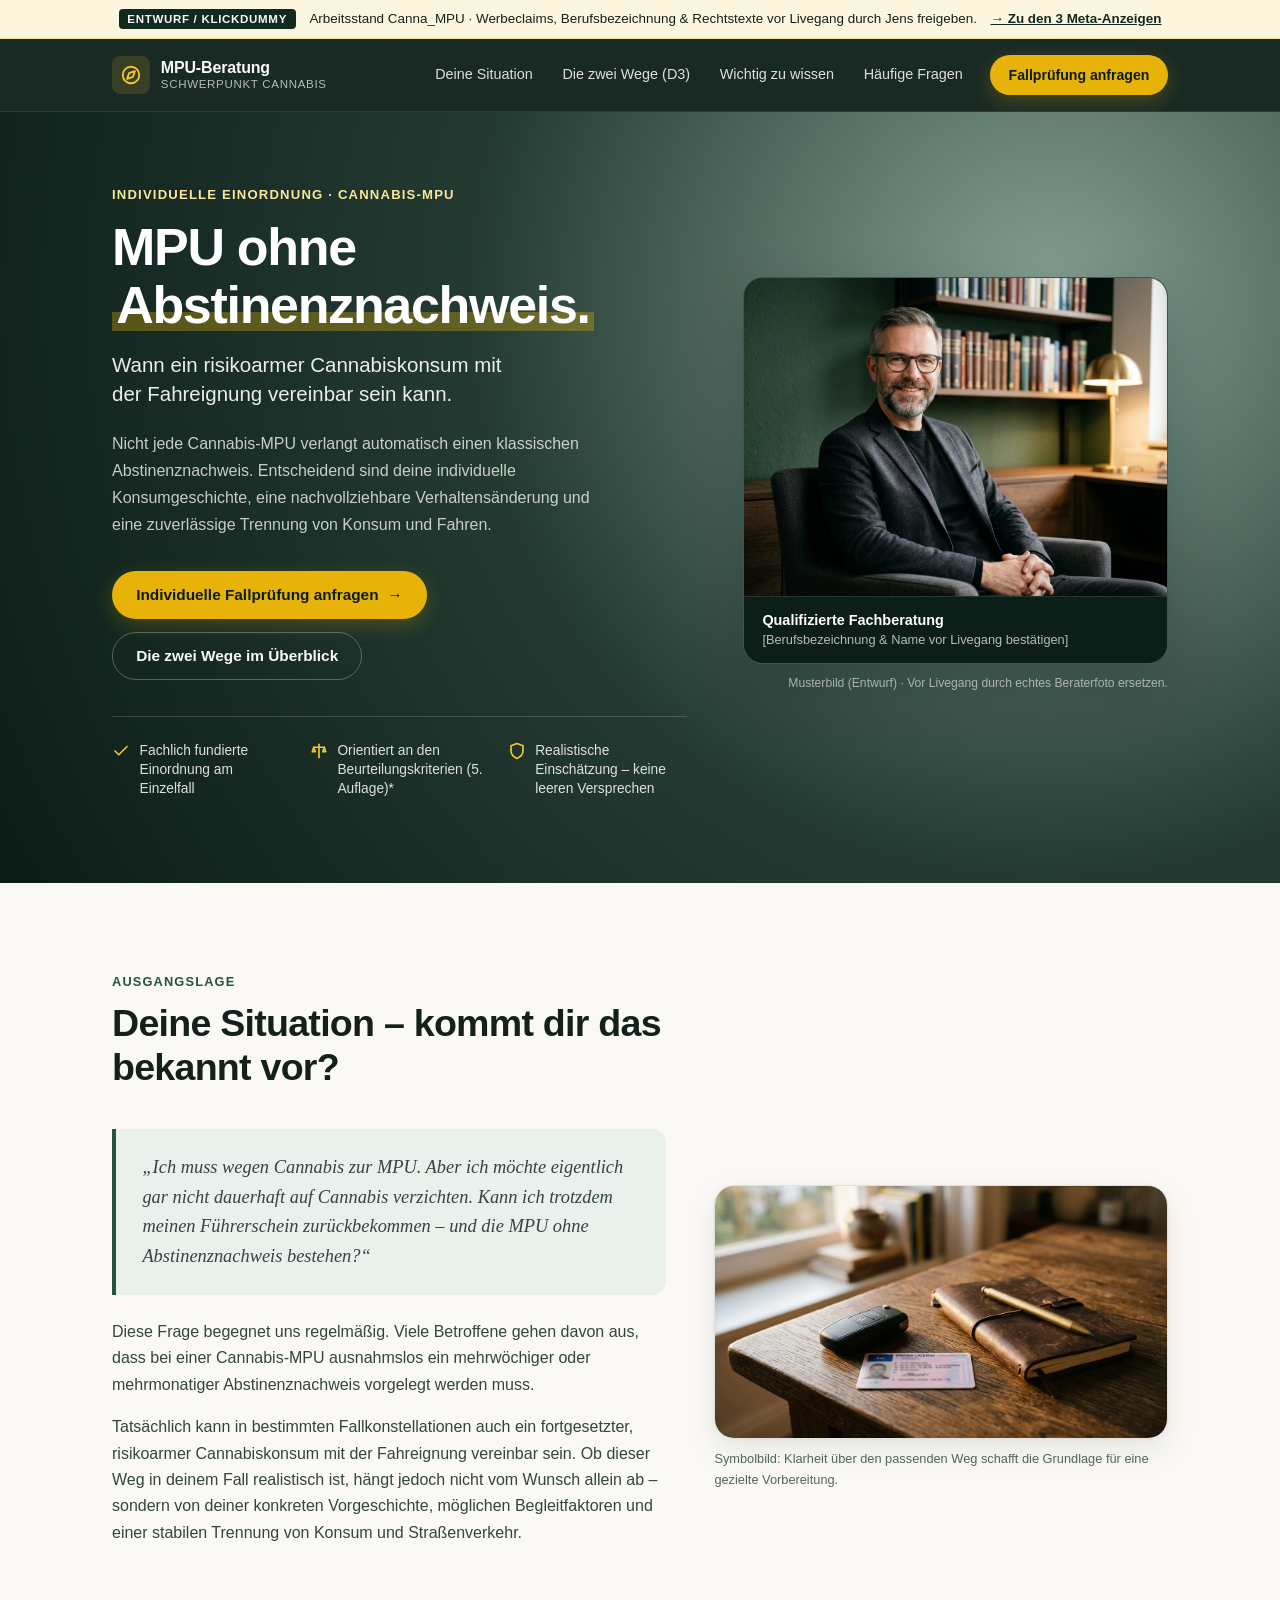
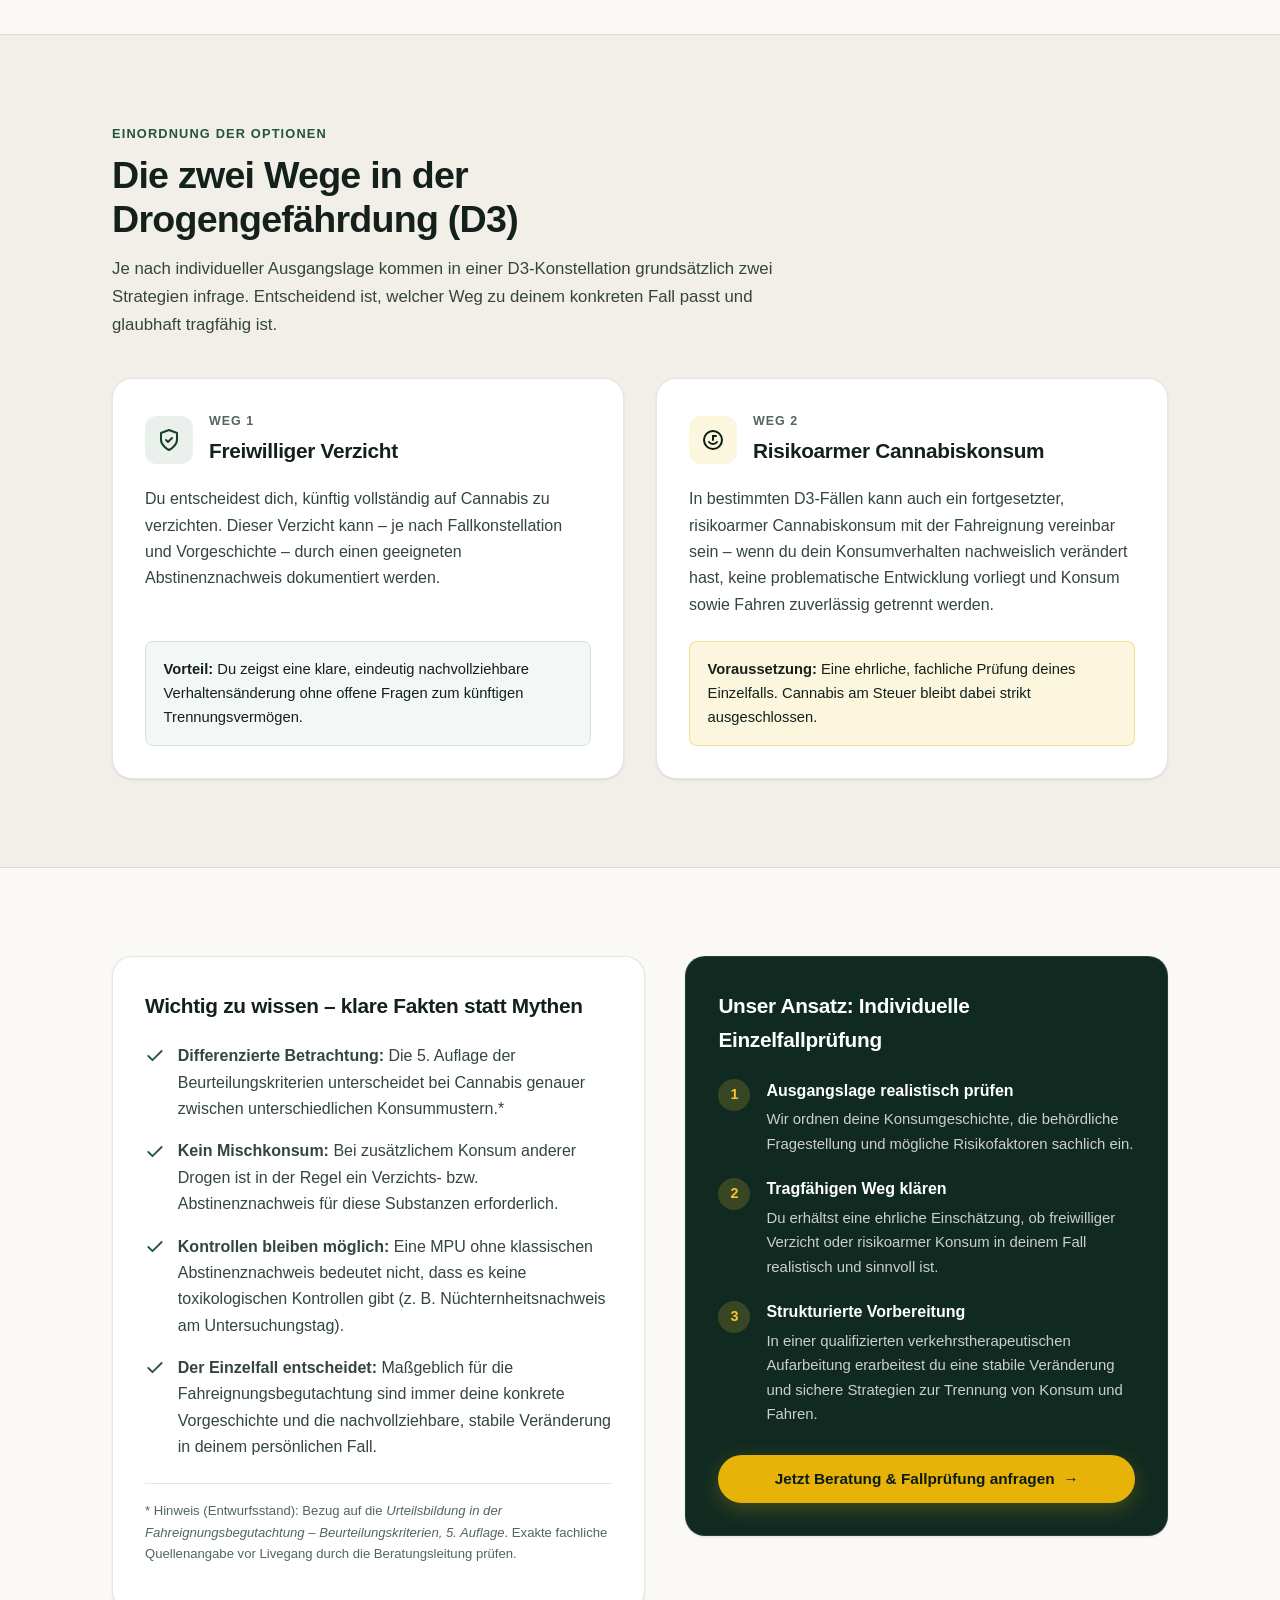
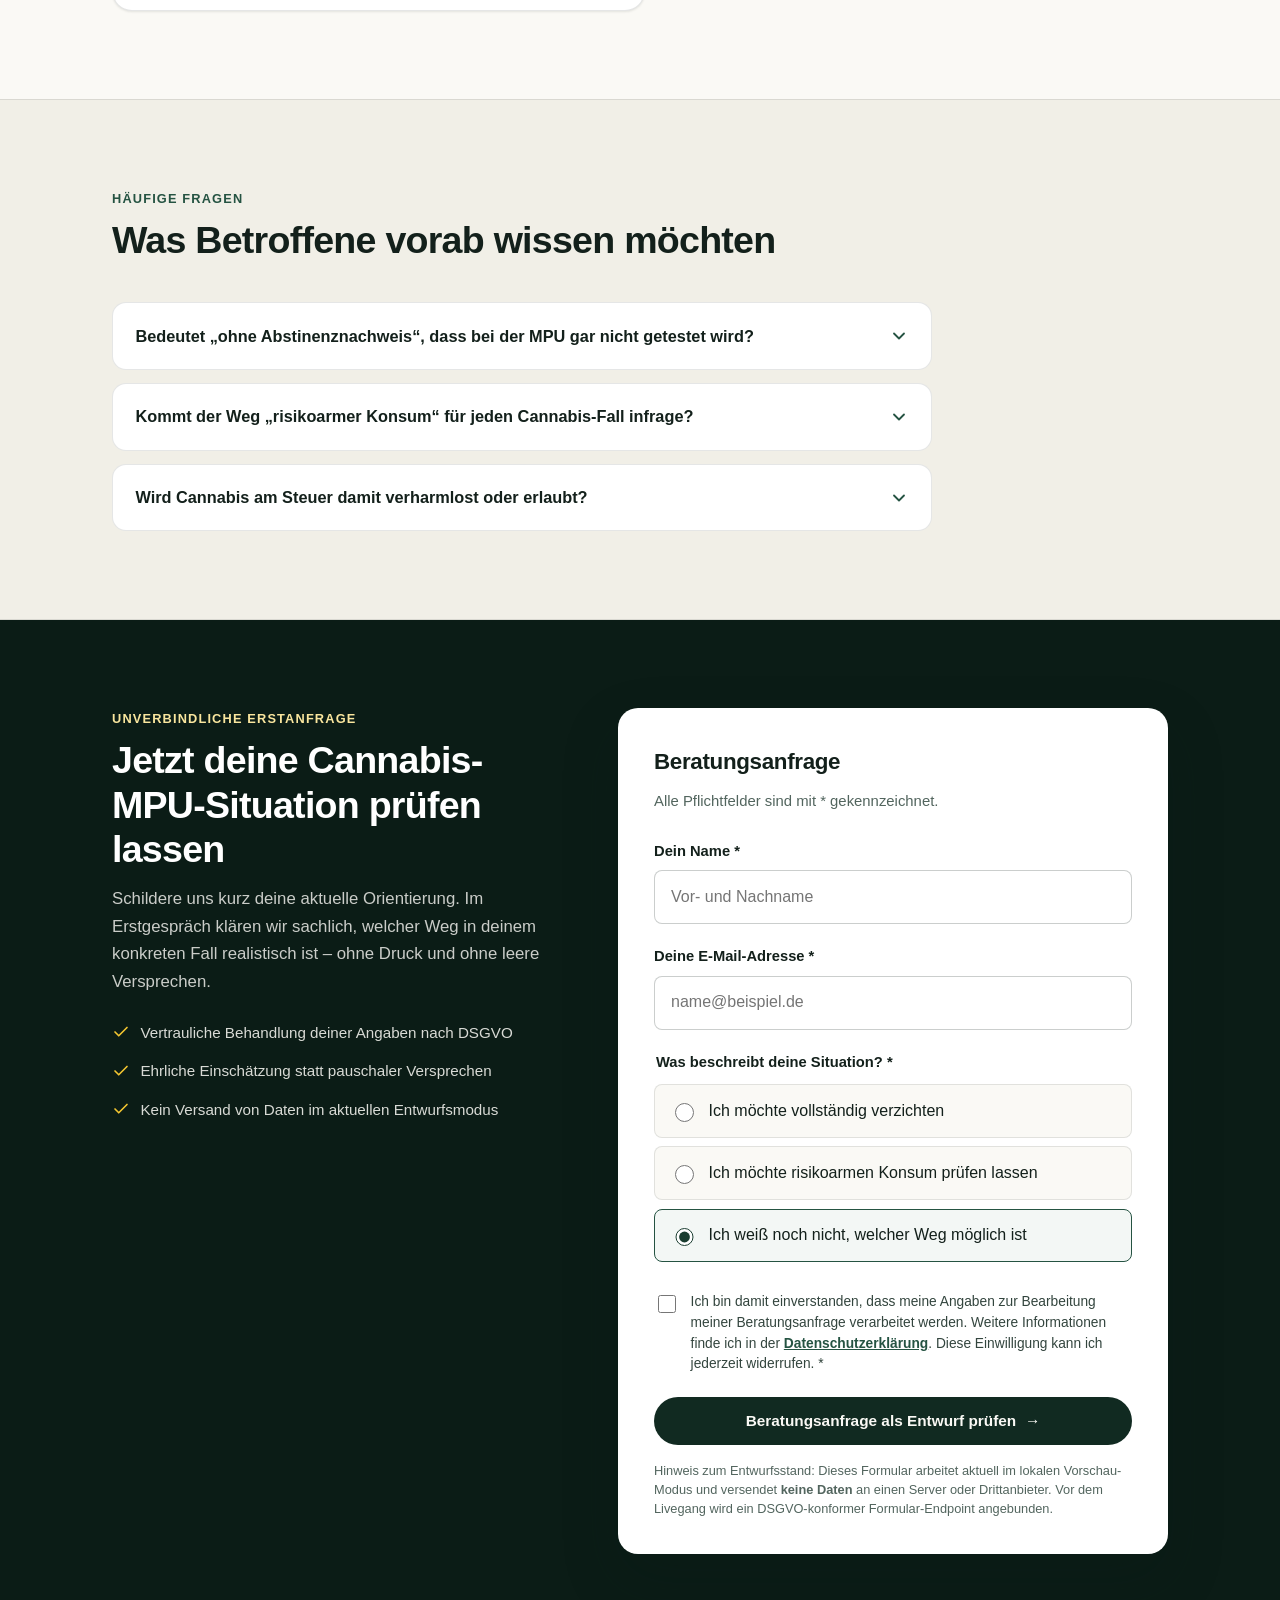
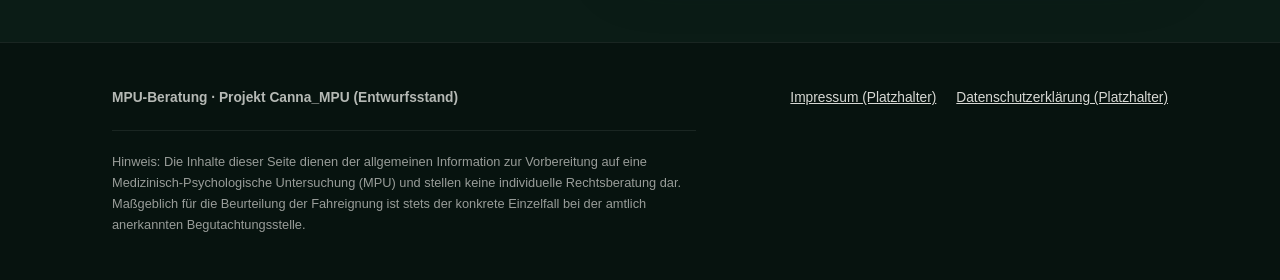
==== commit 6ed76924: "Feedback Jens: 'Keine Garantie'-Passagen entfernt" ====
--- a/index.html
+++ b/index.html
@@ -261,7 +261,7 @@
               <svg class="fact-list__icon" width="20" height="20" viewBox="0 0 24 24" fill="none" stroke="currentColor" stroke-width="2.2" stroke-linecap="round" stroke-linejoin="round" aria-hidden="true">
                 <polyline points="20 6 9 17 4 12"></polyline>
               </svg>
-              <span><strong>Keine Garantie:</strong> Über die Fahreignung entscheidet immer die amtlich anerkannte Begutachtungsstelle im konkreten Einzelfall – entscheidend ist, welche Veränderung in deinem Fall notwendig und nachvollziehbar ist.</span>
+              <span><strong>Der Einzelfall entscheidet:</strong> Maßgeblich für die Fahreignungsbegutachtung sind immer deine konkrete Vorgeschichte und die nachvollziehbare, stabile Veränderung in deinem persönlichen Fall.</span>
             </li>
           </ul>
           <p class="fact-list__source">
@@ -345,18 +345,6 @@
             </button>
             <div class="faq-item__panel" id="faq-panel-3" role="region" aria-labelledby="faq-btn-3" hidden>
               <p>Ausdrücklich nein. Fahren unter Cannabiseinfluss gefährdet die Verkehrssicherheit. Voraussetzung für eine positive Fahreignungsprognose ist immer eine strikte, zuverlässige Trennung von Konsum und Fahren.</p>
-            </div>
-          </div>
-
-          <div class="faq-item">
-            <button type="button" class="faq-item__trigger" aria-expanded="false" aria-controls="faq-panel-4" id="faq-btn-4">
-              <span>Gibt es eine Garantie, dass ich die MPU bestehe?</span>
-              <svg class="faq-item__chevron" width="20" height="20" viewBox="0 0 24 24" fill="none" stroke="currentColor" stroke-width="2.2" stroke-linecap="round" stroke-linejoin="round" aria-hidden="true">
-                <polyline points="6 9 12 15 18 9"></polyline>
-              </svg>
-            </button>
-            <div class="faq-item__panel" id="faq-panel-4" role="region" aria-labelledby="faq-btn-4" hidden>
-              <p>Nein. Eine seriöse Beratung verspricht niemals ein garantiertes Ergebnis. Wir helfen dir, deine Voraussetzungen realistisch einzuschätzen und dich fachlich fundiert auf die Begutachtung vorzubereiten.</p>
             </div>
           </div>
         </div>
@@ -489,7 +477,7 @@
         </div>
       </div>
       <p class="site-footer__legal-note">
-        Hinweis: Die Inhalte dieser Seite dienen der allgemeinen Information zur Vorbereitung auf eine Medizinisch-Psychologische Untersuchung (MPU) und stellen keine individuelle Rechtsberatung dar. Es wird keine Garantie für ein bestimmtes Begutachtungsergebnis übernommen; maßgeblich ist stets der konkrete Einzelfall.
+        Hinweis: Die Inhalte dieser Seite dienen der allgemeinen Information zur Vorbereitung auf eine Medizinisch-Psychologische Untersuchung (MPU) und stellen keine individuelle Rechtsberatung dar. Maßgeblich für die Beurteilung der Fahreignung ist stets der konkrete Einzelfall bei der amtlich anerkannten Begutachtungsstelle.
       </p>
     </div>
   </footer>
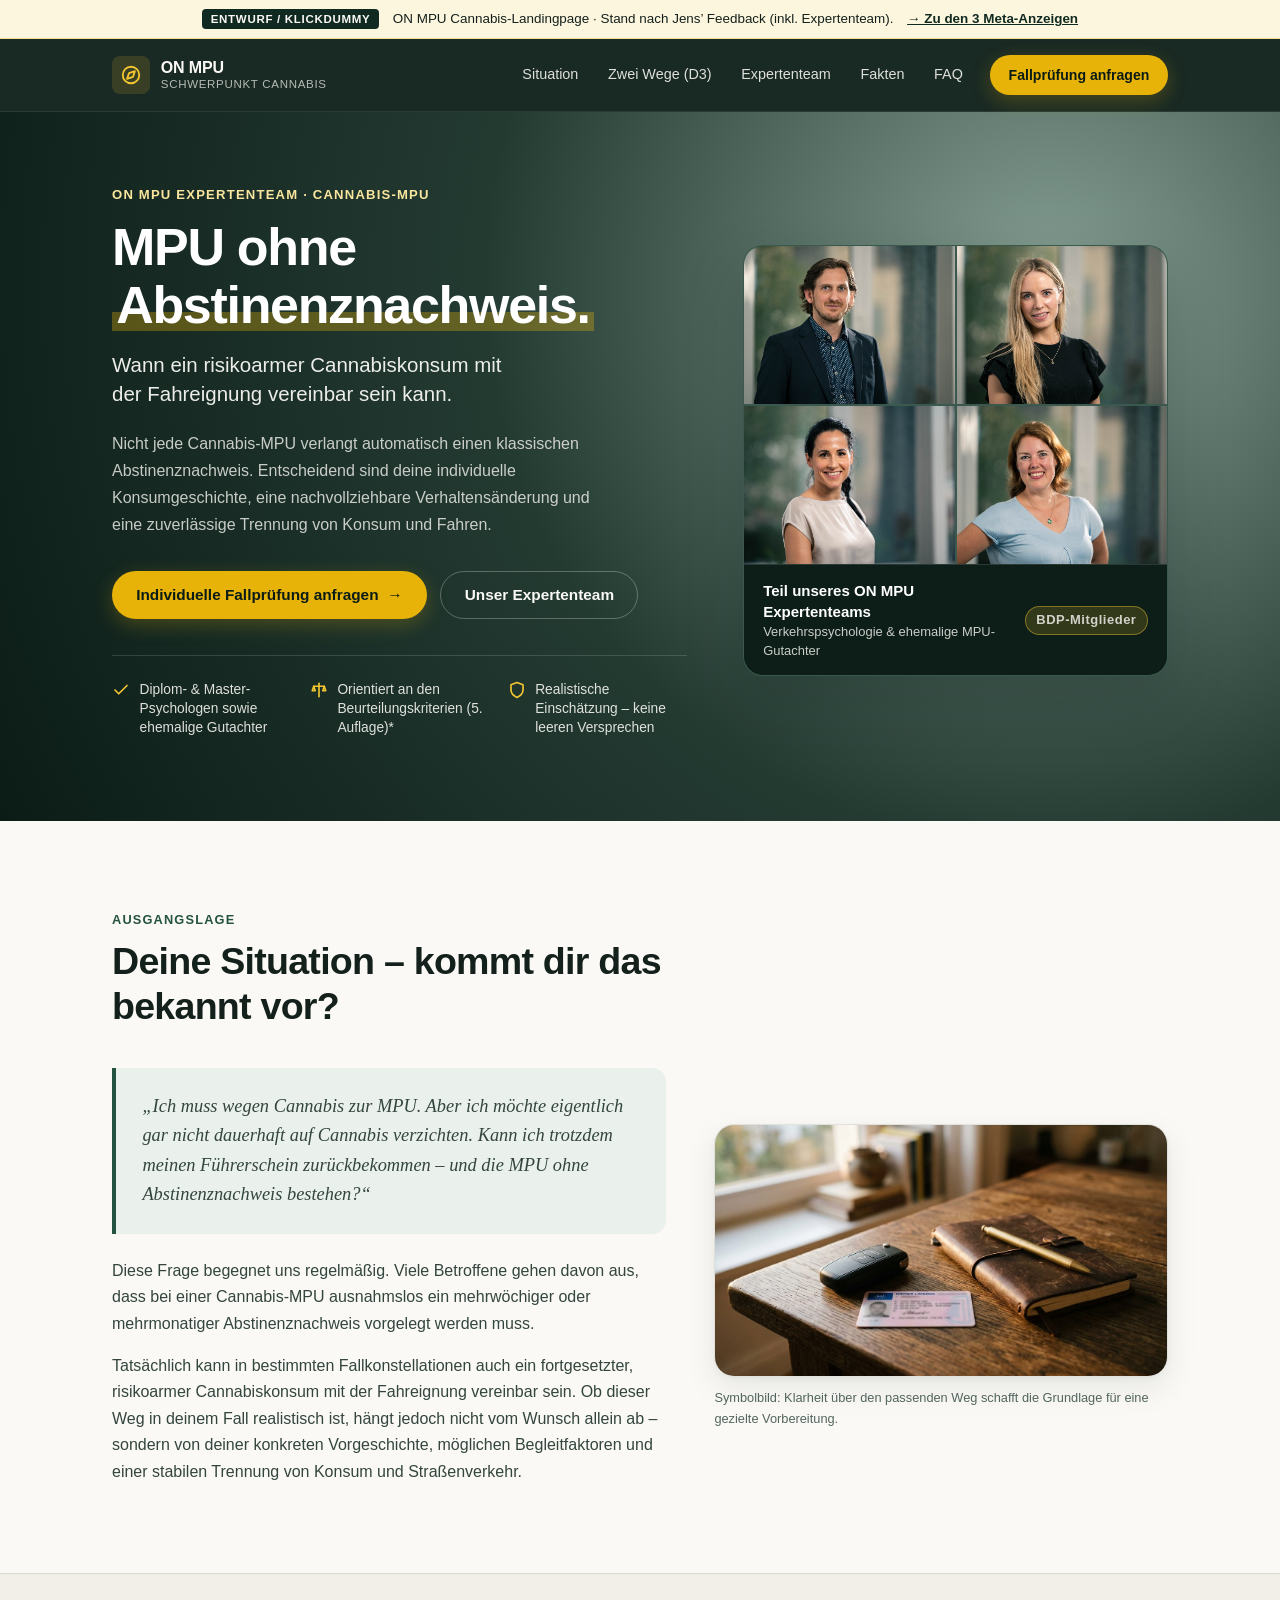
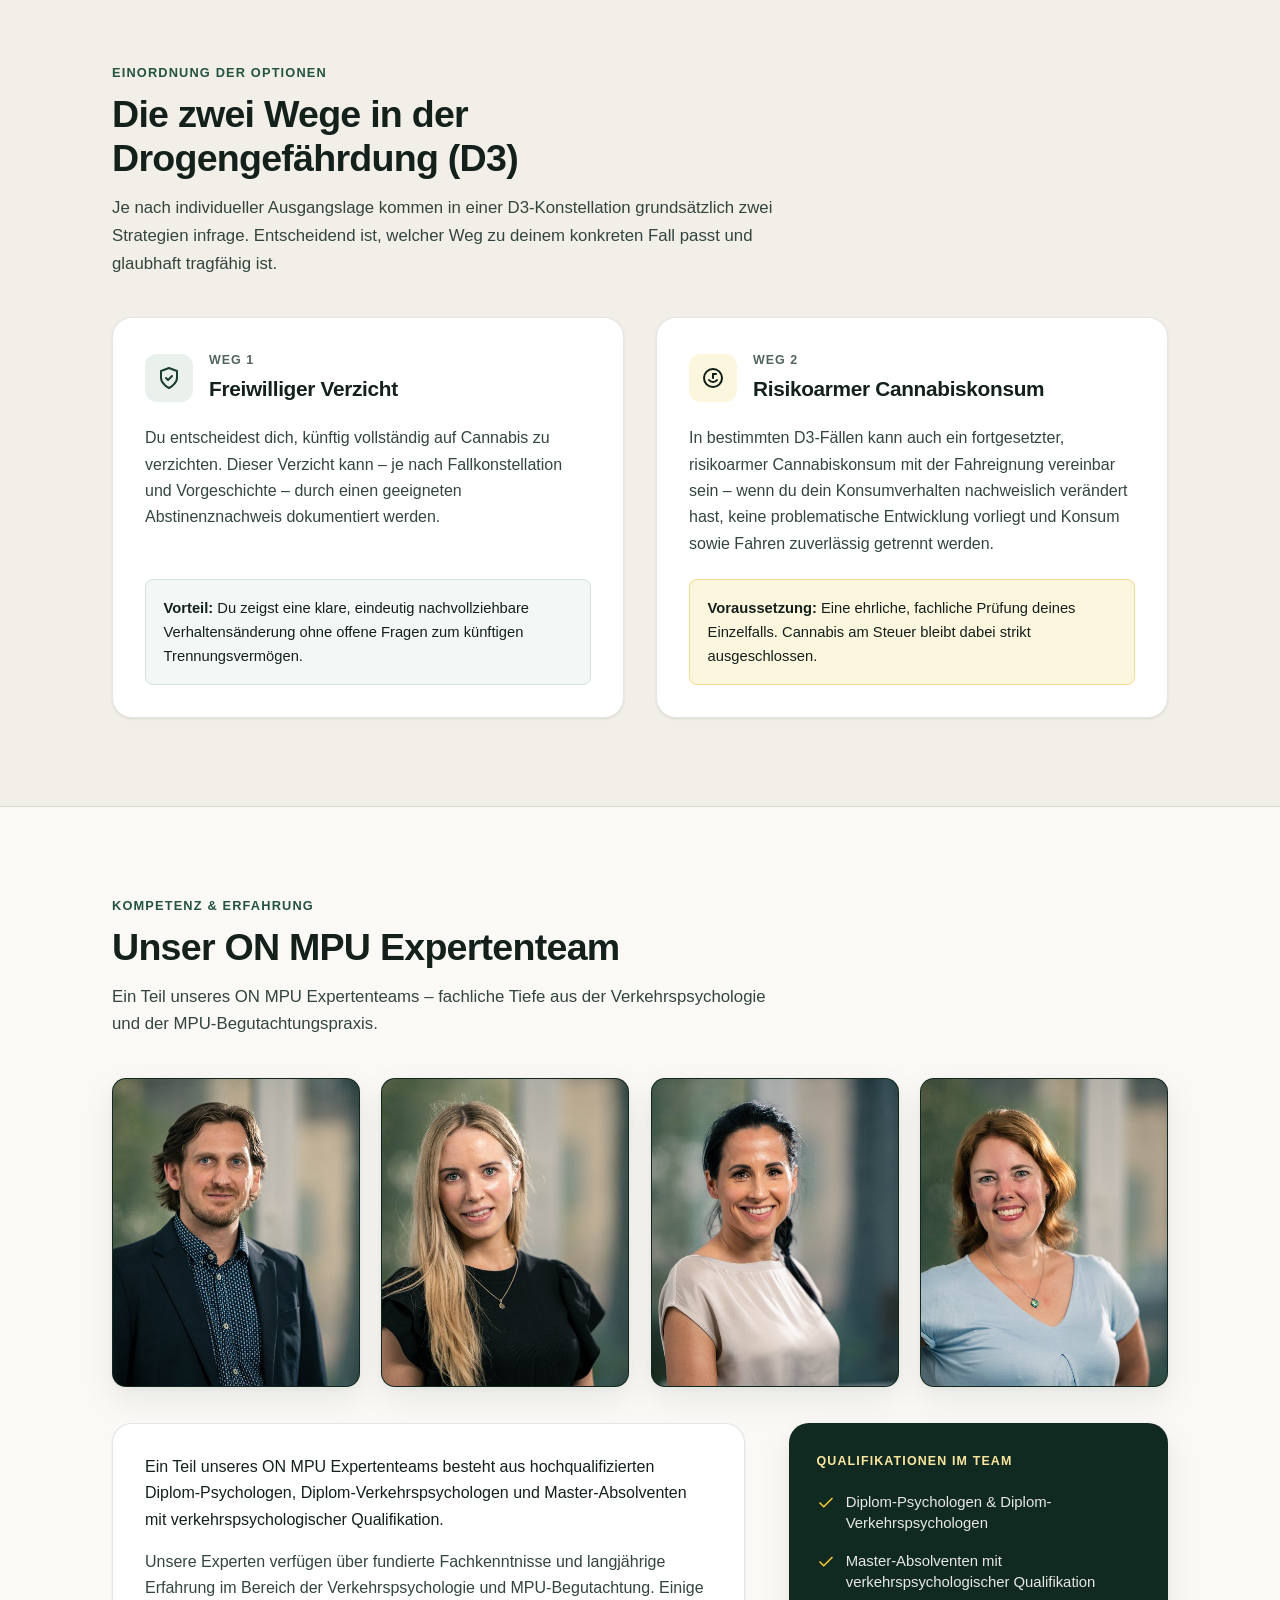
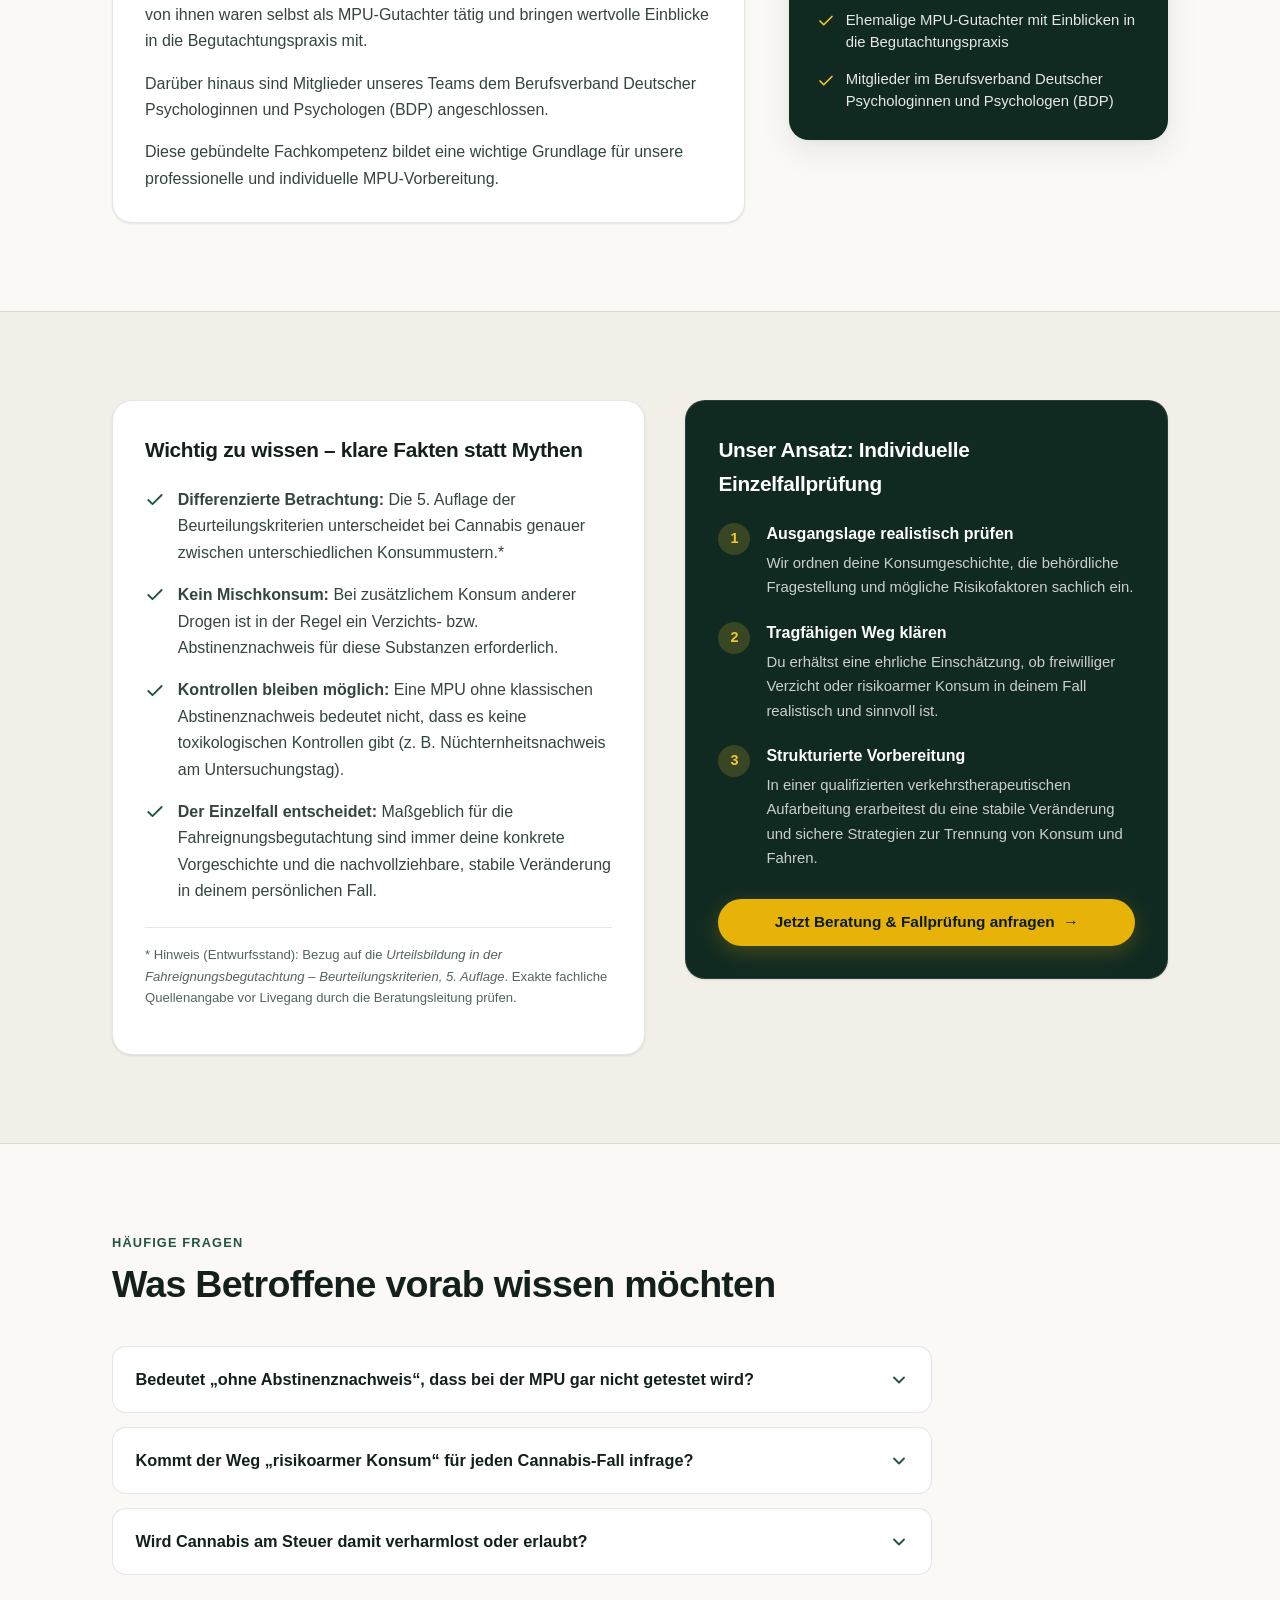
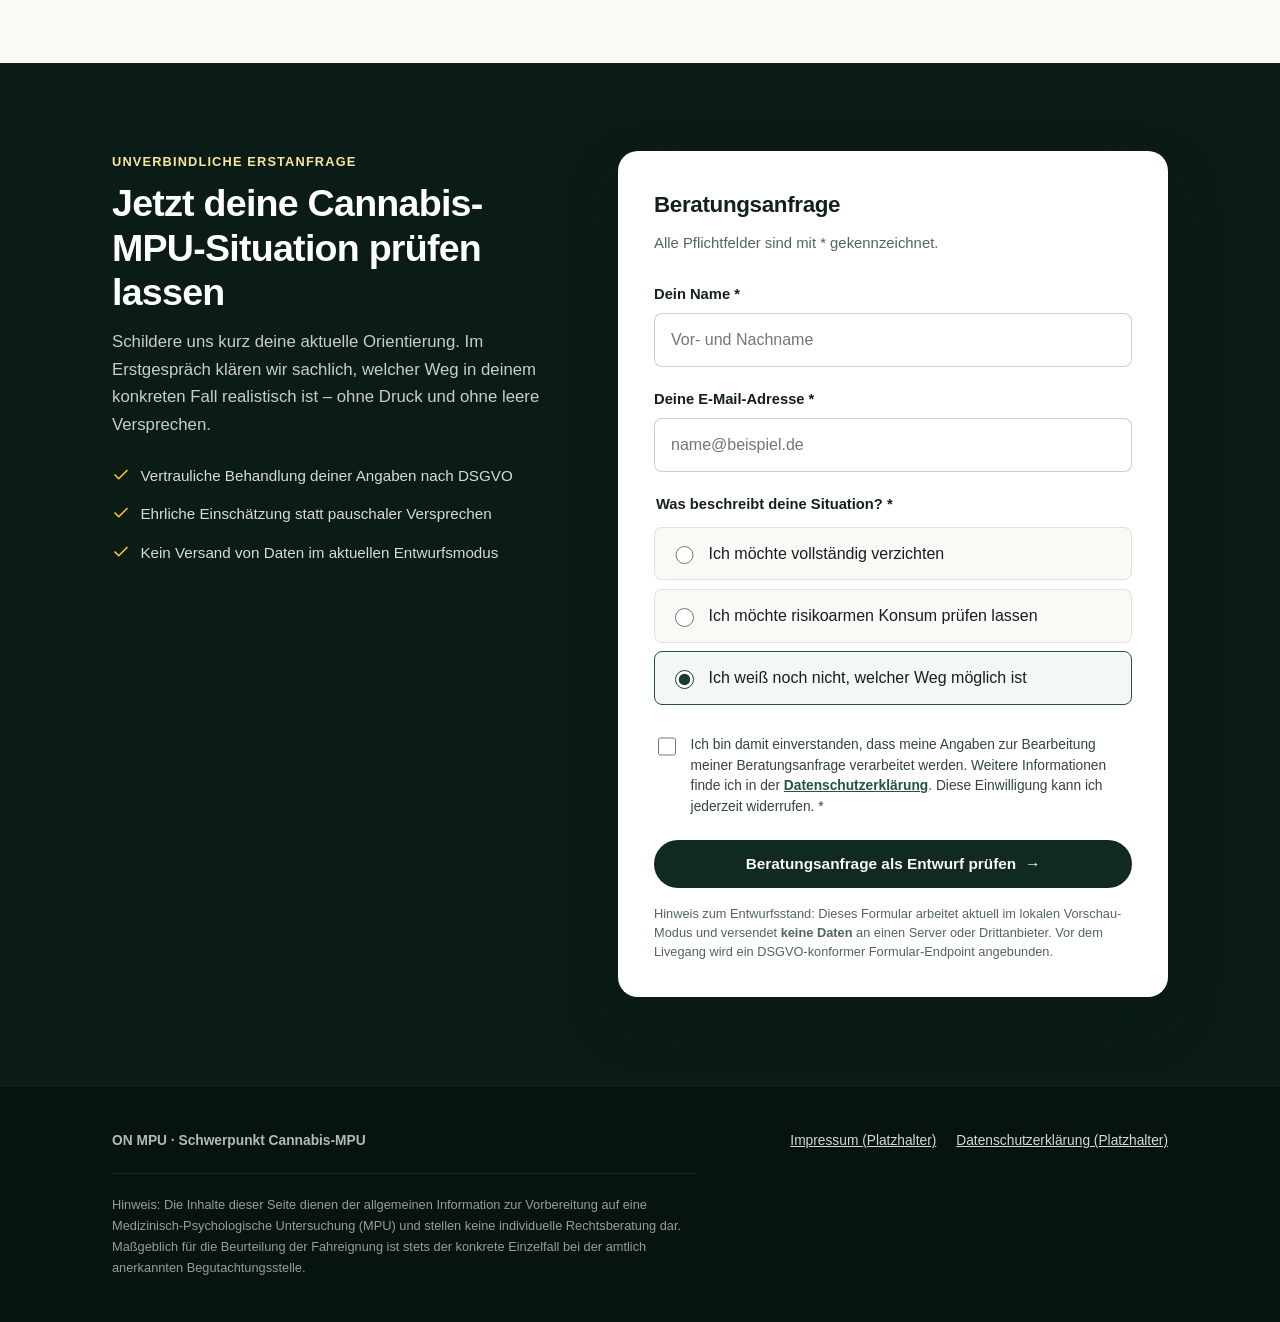
==== commit d95a5f5f: "ON MPU Expertenteam (4 echte Fotos + Fließtext) integriert" ====
--- a/index.html
+++ b/index.html
@@ -3,19 +3,20 @@
 <head>
   <meta charset="UTF-8">
   <meta name="viewport" content="width=device-width, initial-scale=1.0">
-  <title>Cannabis-MPU ohne Abstinenznachweis? – Individuelle Einzelfallprüfung</title>
-  <meta name="description" content="Wann eine Cannabis-MPU in der Drogengefährdung (D3) unter bestimmten Voraussetzungen auch ohne klassischen Abstinenznachweis möglich sein kann. Realistische Einzelfallprüfung ohne leere Versprechen.">
+  <title>ON MPU – Cannabis-MPU ohne Abstinenznachweis? Individuelle Einzelfallprüfung</title>
+  <meta name="description" content="Wann eine Cannabis-MPU in der Drogengefährdung (D3) unter bestimmten Voraussetzungen auch ohne klassischen Abstinenznachweis möglich sein kann. Realistische Einzelfallprüfung durch das ON MPU Expertenteam.">
+  <!-- HINWEIS FÜR LIVEGANG (Jascha): Vor Veröffentlichung noindex entfernen -->
   <meta name="robots" content="noindex, nofollow">
   <link rel="stylesheet" href="styles.css">
 </head>
 <body>
   <a href="#hauptinhalt" class="skip-link">Zum Hauptinhalt springen</a>
 
-  <!-- ENTWURFSHINWEIS – vor Livegang nach Freigabe durch Jens entfernen -->
+  <!-- ENTWURFSHINWEIS – vor Livegang durch Jascha entfernen -->
   <aside class="draft-banner" aria-label="Entwurfsstatus">
     <div class="container draft-banner__inner">
       <span class="draft-banner__tag">Entwurf / Klickdummy</span>
-      <span>Arbeitsstand Canna_MPU · Werbeclaims, Berufsbezeichnung &amp; Rechtstexte vor Livegang durch Jens freigeben.</span>
+      <span>ON MPU Cannabis-Landingpage · Stand nach Jens’ Feedback (inkl. Expertenteam).</span>
       <a href="anzeigen.html" style="font-weight:700;text-decoration:underline;color:#112a21;">→ Zu den 3 Meta-Anzeigen</a>
     </div>
   </aside>
@@ -23,7 +24,7 @@
   <!-- HEADER -->
   <header class="site-header">
     <div class="container site-header__inner">
-      <a href="#top" class="brand" aria-label="MPU-Beratung Cannabis – Startseite">
+      <a href="#top" class="brand" aria-label="ON MPU – Schwerpunkt Cannabis – Startseite">
         <span class="brand__mark" aria-hidden="true">
           <svg width="22" height="22" viewBox="0 0 24 24" fill="none" stroke="currentColor" stroke-width="2" stroke-linecap="round" stroke-linejoin="round">
             <circle cx="12" cy="12" r="9"></circle>
@@ -31,7 +32,7 @@
           </svg>
         </span>
         <span class="brand__text">
-          <span class="brand__name">MPU-Beratung</span>
+          <span class="brand__name">ON MPU</span>
           <span class="brand__sub">Schwerpunkt Cannabis</span>
         </span>
       </a>
@@ -52,10 +53,11 @@
       </button>
 
       <nav class="site-nav" id="site-nav" aria-label="Hauptnavigation">
-        <a href="#situation" class="site-nav__link">Deine Situation</a>
-        <a href="#zwei-wege" class="site-nav__link">Die zwei Wege (D3)</a>
-        <a href="#wichtig-zu-wissen" class="site-nav__link">Wichtig zu wissen</a>
-        <a href="#faq" class="site-nav__link">Häufige Fragen</a>
+        <a href="#situation" class="site-nav__link">Situation</a>
+        <a href="#zwei-wege" class="site-nav__link">Zwei Wege (D3)</a>
+        <a href="#expertenteam" class="site-nav__link">Expertenteam</a>
+        <a href="#wichtig-zu-wissen" class="site-nav__link">Fakten</a>
+        <a href="#faq" class="site-nav__link">FAQ</a>
         <a href="#fallpruefung" class="btn btn--primary btn--sm site-nav__cta">Fallprüfung anfragen</a>
       </nav>
     </div>
@@ -66,7 +68,7 @@
     <section class="hero" id="top" aria-labelledby="hero-heading">
       <div class="container hero__grid">
         <div>
-          <p class="hero__eyebrow">Individuelle Einordnung · Cannabis-MPU</p>
+          <p class="hero__eyebrow">ON MPU Expertenteam · Cannabis-MPU</p>
           <h1 class="hero__title" id="hero-heading">
             MPU ohne <span class="hero__highlight">Abstinenznachweis.</span>
           </h1>
@@ -82,8 +84,8 @@
               Individuelle Fallprüfung anfragen
               <span aria-hidden="true">→</span>
             </a>
-            <a href="#zwei-wege" class="btn btn--ghost-light">
-              Die zwei Wege im Überblick
+            <a href="#expertenteam" class="btn btn--ghost-light">
+              Unser Expertenteam
             </a>
           </div>
 
@@ -92,7 +94,7 @@
               <svg class="hero__trust-icon" width="18" height="18" viewBox="0 0 24 24" fill="none" stroke="currentColor" stroke-width="2.2" stroke-linecap="round" stroke-linejoin="round" aria-hidden="true">
                 <polyline points="20 6 9 17 4 12"></polyline>
               </svg>
-              <span>Fachlich fundierte Einordnung am Einzelfall</span>
+              <span>Diplom- &amp; Master-Psychologen sowie ehemalige Gutachter</span>
             </li>
             <li class="hero__trust-item">
               <svg class="hero__trust-icon" width="18" height="18" viewBox="0 0 24 24" fill="none" stroke="currentColor" stroke-width="2.2" stroke-linecap="round" stroke-linejoin="round" aria-hidden="true">
@@ -114,21 +116,20 @@
 
         <figure class="hero__media">
           <div class="hero__image-frame">
-            <img
-              src="assets/berater-portrait.jpg"
-              alt="Musterportrait eines MPU-Beraters in einem ruhigen Beratungsbüro"
-              class="hero__image"
-              width="1200"
-              height="896"
-            >
+            <div class="hero__team-grid">
+              <img src="assets/team-experte-1.jpg" alt="Mitglied des ON MPU Expertenteams" class="hero__team-photo" width="900" height="600">
+              <img src="assets/team-experte-2.jpg" alt="Mitglied des ON MPU Expertenteams" class="hero__team-photo" width="900" height="600">
+              <img src="assets/team-experte-3.jpg" alt="Mitglied des ON MPU Expertenteams" class="hero__team-photo" width="900" height="600">
+              <img src="assets/team-experte-4.jpg" alt="Mitglied des ON MPU Expertenteams" class="hero__team-photo" width="900" height="600">
+            </div>
             <figcaption class="hero__caption">
               <div>
-                <strong>Qualifizierte Fachberatung</strong>
-                <span>[Berufsbezeichnung &amp; Name vor Livegang bestätigen]</span>
+                <strong>Teil unseres ON MPU Expertenteams</strong>
+                <span>Verkehrspsychologie &amp; ehemalige MPU-Gutachter</span>
               </div>
+              <span class="hero__bdp-badge">BDP-Mitglieder</span>
             </figcaption>
           </div>
-          <p class="hero__placeholder-note">Musterbild (Entwurf) · Vor Livegang durch echtes Beraterfoto ersetzen.</p>
         </figure>
       </div>
     </section>
@@ -233,8 +234,81 @@
       </div>
     </section>
 
+    <!-- UNSER ON MPU EXPERTENTEAM -->
+    <section class="section" id="expertenteam" aria-labelledby="team-heading">
+      <div class="container">
+        <div class="section__header">
+          <p class="section__eyebrow">Kompetenz &amp; Erfahrung</p>
+          <h2 class="section__title" id="team-heading">Unser ON MPU Expertenteam</h2>
+          <p class="section__intro">
+            Ein Teil unseres ON MPU Expertenteams – fachliche Tiefe aus der Verkehrspsychologie und der MPU-Begutachtungspraxis.
+          </p>
+        </div>
+
+        <div class="team-gallery" aria-label="Portraits eines Teils unseres ON MPU Expertenteams">
+          <figure class="team-portrait">
+            <img src="assets/team-experte-1.jpg" alt="Experte des ON MPU Teams" width="900" height="600" loading="lazy">
+          </figure>
+          <figure class="team-portrait">
+            <img src="assets/team-experte-2.jpg" alt="Expertin des ON MPU Teams" width="900" height="600" loading="lazy">
+          </figure>
+          <figure class="team-portrait">
+            <img src="assets/team-experte-3.jpg" alt="Expertin des ON MPU Teams" width="900" height="600" loading="lazy">
+          </figure>
+          <figure class="team-portrait">
+            <img src="assets/team-experte-4.jpg" alt="Expertin des ON MPU Teams" width="900" height="600" loading="lazy">
+          </figure>
+        </div>
+
+        <div class="team-content">
+          <div class="team-copy">
+            <p>
+              Ein Teil unseres ON MPU Expertenteams besteht aus hochqualifizierten Diplom-Psychologen, Diplom-Verkehrspsychologen und Master-Absolventen mit verkehrspsychologischer Qualifikation.
+            </p>
+            <p>
+              Unsere Experten verfügen über fundierte Fachkenntnisse und langjährige Erfahrung im Bereich der Verkehrspsychologie und MPU-Begutachtung. Einige von ihnen waren selbst als MPU-Gutachter tätig und bringen wertvolle Einblicke in die Begutachtungspraxis mit.
+            </p>
+            <p>
+              Darüber hinaus sind Mitglieder unseres Teams dem Berufsverband Deutscher Psychologinnen und Psychologen (BDP) angeschlossen.
+            </p>
+            <p>
+              Diese gebündelte Fachkompetenz bildet eine wichtige Grundlage für unsere professionelle und individuelle MPU-Vorbereitung.
+            </p>
+          </div>
+
+          <ul class="team-credentials" aria-label="Qualifikationen im ON MPU Expertenteam">
+            <li><p class="team-credentials__title">Qualifikationen im Team</p></li>
+            <li class="team-credentials__item">
+              <svg class="team-credentials__icon" width="18" height="18" viewBox="0 0 24 24" fill="none" stroke="currentColor" stroke-width="2.2" stroke-linecap="round" stroke-linejoin="round" aria-hidden="true">
+                <polyline points="20 6 9 17 4 12"></polyline>
+              </svg>
+              <span>Diplom-Psychologen &amp; Diplom-Verkehrspsychologen</span>
+            </li>
+            <li class="team-credentials__item">
+              <svg class="team-credentials__icon" width="18" height="18" viewBox="0 0 24 24" fill="none" stroke="currentColor" stroke-width="2.2" stroke-linecap="round" stroke-linejoin="round" aria-hidden="true">
+                <polyline points="20 6 9 17 4 12"></polyline>
+              </svg>
+              <span>Master-Absolventen mit verkehrspsychologischer Qualifikation</span>
+            </li>
+            <li class="team-credentials__item">
+              <svg class="team-credentials__icon" width="18" height="18" viewBox="0 0 24 24" fill="none" stroke="currentColor" stroke-width="2.2" stroke-linecap="round" stroke-linejoin="round" aria-hidden="true">
+                <polyline points="20 6 9 17 4 12"></polyline>
+              </svg>
+              <span>Ehemalige MPU-Gutachter mit Einblicken in die Begutachtungspraxis</span>
+            </li>
+            <li class="team-credentials__item">
+              <svg class="team-credentials__icon" width="18" height="18" viewBox="0 0 24 24" fill="none" stroke="currentColor" stroke-width="2.2" stroke-linecap="round" stroke-linejoin="round" aria-hidden="true">
+                <polyline points="20 6 9 17 4 12"></polyline>
+              </svg>
+              <span>Mitglieder im Berufsverband Deutscher Psychologinnen und Psychologen (BDP)</span>
+            </li>
+          </ul>
+        </div>
+      </div>
+    </section>
+
     <!-- WICHTIG ZU WISSEN & UNSER ANSATZ -->
-    <section class="section" id="wichtig-zu-wissen" aria-labelledby="wissen-heading">
+    <section class="section section--tint" id="wichtig-zu-wissen" aria-labelledby="wissen-heading">
       <div class="container info-grid">
         <div class="panel">
           <h2 class="panel__title" id="wissen-heading">Wichtig zu wissen – klare Fakten statt Mythen</h2>
@@ -304,7 +378,7 @@
     </section>
 
     <!-- FAQ -->
-    <section class="section section--tint" id="faq" aria-labelledby="faq-heading">
+    <section class="section" id="faq" aria-labelledby="faq-heading">
       <div class="container">
         <div class="section__header">
           <p class="section__eyebrow">Häufige Fragen</p>
@@ -469,8 +543,9 @@
     <div class="container">
       <div class="site-footer__grid">
         <div>
-          <strong>MPU-Beratung · Projekt Canna_MPU (Entwurfsstand)</strong>
-        </div>
+          <strong>ON MPU · Schwerpunkt Cannabis-MPU</strong>
+        </div>
+        <!-- HINWEIS FÜR LIVEGANG (Jascha): Hier die produktiven ON MPU Impressums- und Datenschutz-URLs verlinken -->
         <div class="site-footer__links">
           <button type="button" class="site-footer__btn" data-open-dialog="dialog-impressum">Impressum (Platzhalter)</button>
           <button type="button" class="site-footer__btn" data-open-dialog="dialog-datenschutz">Datenschutzerklärung (Platzhalter)</button>
--- a/styles.css
+++ b/styles.css
@@ -519,11 +519,18 @@
   border: 1px solid rgba(255, 255, 255, 0.14);
 }
 
-.hero__image {
+.hero__team-grid {
+  display: grid;
+  grid-template-columns: repeat(2, 1fr);
+  gap: 2px;
+  background-color: rgba(255, 255, 255, 0.14);
+}
+
+.hero__team-photo {
   width: 100%;
   aspect-ratio: 4 / 3;
   object-fit: cover;
-  object-position: center 20%;
+  object-position: 41% 18%;
 }
 
 .hero__caption {
@@ -531,29 +538,147 @@
   align-items: center;
   justify-content: space-between;
   gap: 0.75rem;
-  padding: 0.9rem 1.15rem;
-  background: rgba(11, 28, 22, 0.92);
-  border-top: 1px solid rgba(255, 255, 255, 0.1);
+  padding: 0.95rem 1.2rem;
+  background: rgba(11, 28, 22, 0.94);
+  border-top: 1px solid rgba(255, 255, 255, 0.12);
   font-size: 0.85rem;
-  line-height: 1.35;
+  line-height: 1.4;
 }
 
 .hero__caption strong {
   display: block;
   color: #ffffff;
-  font-size: 0.9rem;
+  font-size: 0.94rem;
 }
 
 .hero__caption span {
-  color: rgba(250, 249, 245, 0.72);
-  font-size: 0.8rem;
-}
-
-.hero__placeholder-note {
-  margin-top: 0.55rem;
-  font-size: 0.76rem;
-  color: rgba(250, 249, 245, 0.6);
-  text-align: right;
+  color: rgba(250, 249, 245, 0.8);
+  font-size: 0.81rem;
+}
+
+.hero__bdp-badge {
+  flex-shrink: 0;
+  padding: 0.28rem 0.65rem;
+  border-radius: var(--radius-pill);
+  background: rgba(244, 198, 49, 0.16);
+  border: 1px solid rgba(244, 198, 49, 0.42);
+  color: var(--gold-200);
+  font-size: 0.74rem;
+  font-weight: 700;
+  letter-spacing: 0.04em;
+  white-space: nowrap;
+}
+
+/* ==========================================================================
+   Sektion: Unser ON MPU Expertenteam
+   ========================================================================== */
+.team-gallery {
+  display: grid;
+  grid-template-columns: repeat(2, 1fr);
+  gap: 1rem;
+  margin-bottom: 2.25rem;
+}
+
+@media (min-width: 768px) {
+  .team-gallery {
+    grid-template-columns: repeat(4, 1fr);
+    gap: 1.35rem;
+  }
+}
+
+.team-portrait {
+  margin: 0;
+  border-radius: var(--radius-md);
+  overflow: hidden;
+  background-color: var(--forest-900);
+  border: 1px solid var(--border-subtle);
+  box-shadow: var(--shadow-md);
+}
+
+.team-portrait img {
+  width: 100%;
+  aspect-ratio: 4 / 5;
+  object-fit: cover;
+  object-position: 41% 16%;
+  transition: transform 0.35s var(--ease);
+}
+
+.team-portrait:hover img {
+  transform: scale(1.03);
+}
+
+.team-content {
+  display: grid;
+  grid-template-columns: 1fr;
+  gap: 2rem;
+  align-items: start;
+}
+
+@media (min-width: 900px) {
+  .team-content {
+    grid-template-columns: 1.25fr 0.75fr;
+    gap: 2.75rem;
+  }
+}
+
+.team-copy {
+  background-color: var(--surface);
+  border: 1px solid var(--border-subtle);
+  border-radius: var(--radius-lg);
+  padding: 1.85rem 2rem;
+  box-shadow: var(--shadow-sm);
+}
+
+.team-copy p {
+  margin: 0 0 1rem;
+  color: var(--ink-700);
+  font-size: 1rem;
+}
+
+.team-copy p:first-child {
+  color: var(--ink-900);
+  font-weight: 500;
+}
+
+.team-copy p:last-child {
+  margin-bottom: 0;
+}
+
+.team-credentials {
+  list-style: none;
+  margin: 0;
+  padding: 1.75rem;
+  background-color: var(--forest-900);
+  color: var(--paper-50);
+  border-radius: var(--radius-lg);
+  display: flex;
+  flex-direction: column;
+  gap: 1rem;
+  box-shadow: var(--shadow-md);
+}
+
+.team-credentials__title {
+  margin: 0 0 0.25rem;
+  font-size: 0.78rem;
+  font-weight: 700;
+  letter-spacing: 0.09em;
+  text-transform: uppercase;
+  color: var(--gold-200);
+}
+
+.team-credentials__item {
+  display: flex;
+  align-items: flex-start;
+  gap: 0.7rem;
+  font-size: 0.93rem;
+  line-height: 1.45;
+  color: rgba(250, 249, 245, 0.92);
+}
+
+.team-credentials__icon {
+  color: var(--gold-400);
+  flex-shrink: 0;
+  margin-top: 0.15rem;
 }
 
 /* ==========================================================================
